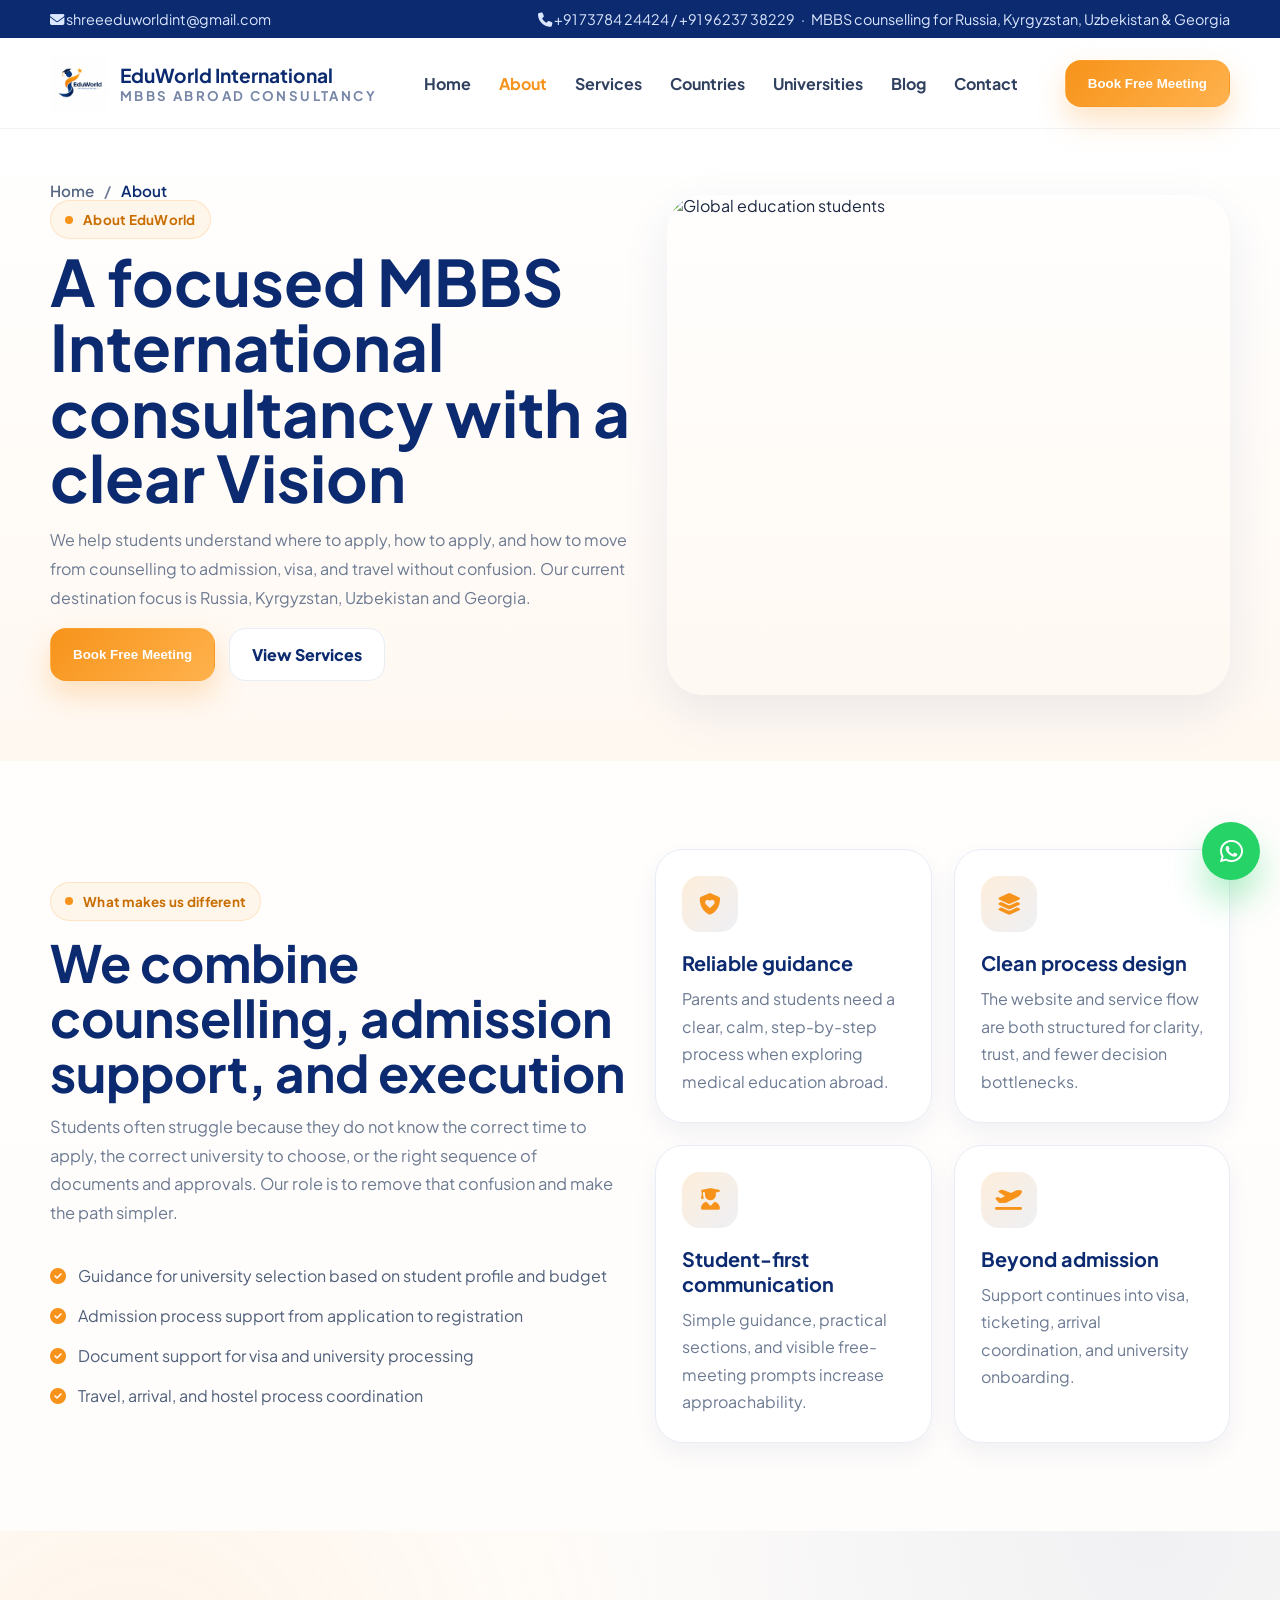
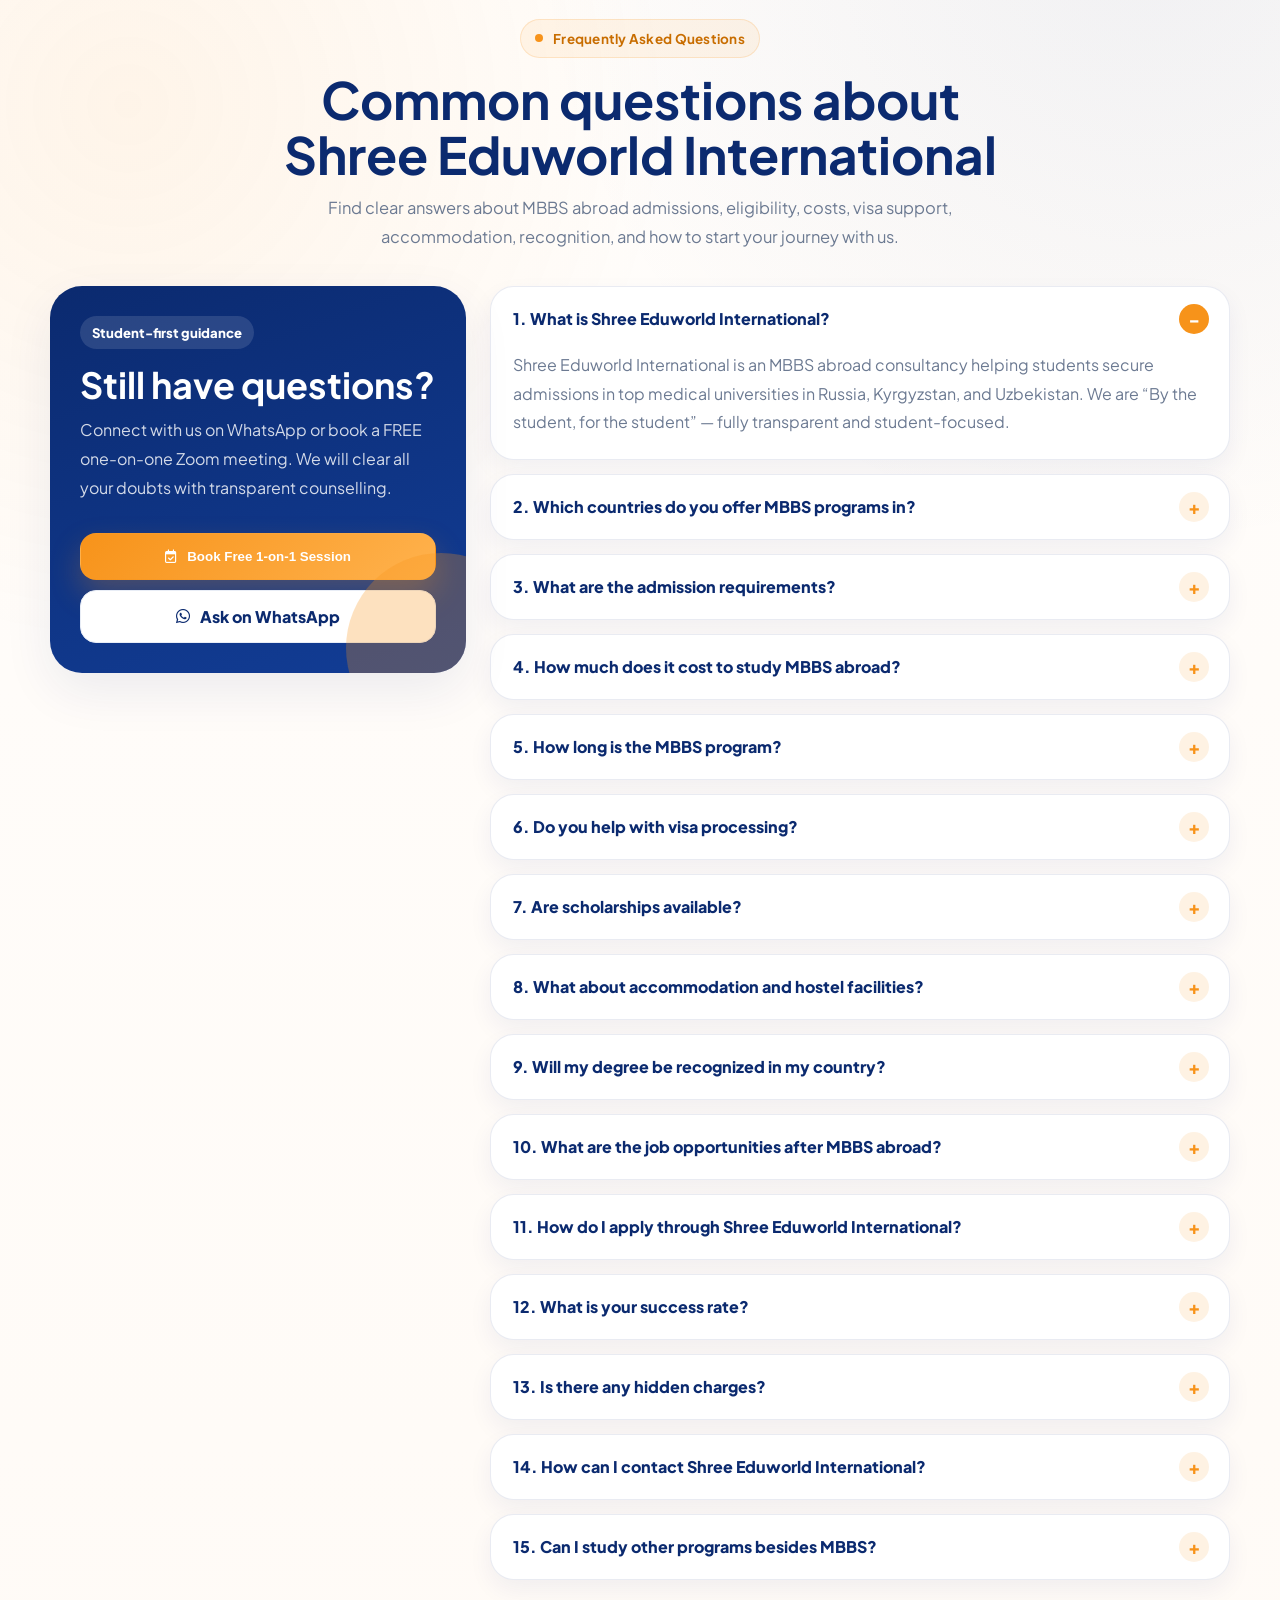
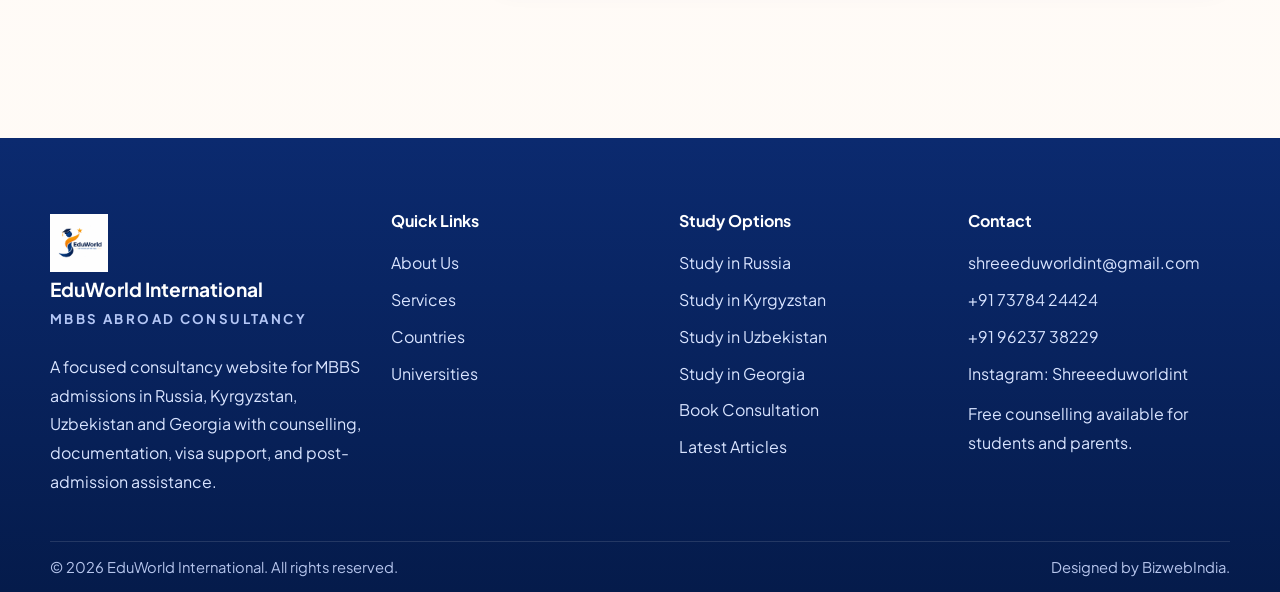
==== about.html @ 3a540f16 "hi" ====
<!DOCTYPE html><html lang="en"><head><meta charset="UTF-8"><meta name="viewport" content="width=device-width, initial-scale=1.0"><title>About | EduWorld International</title><meta name="description" content="EduWorld International helps students explore MBBS in Russia, Kyrgyzstan, Uzbekistan and Georgia with counselling, admission support, visa guidance, and free consultation meetings."><link rel="preconnect" href="https://fonts.googleapis.com"><link rel="preconnect" href="https://fonts.gstatic.com" crossorigin><link href="https://fonts.googleapis.com/css2?family=Plus+Jakarta+Sans:wght@400;500;600;700;800&display=swap" rel="stylesheet"><link rel="stylesheet" href="https://cdnjs.cloudflare.com/ajax/libs/font-awesome/6.5.2/css/all.min.css"><link rel="stylesheet" href="styles.css"></head><body><div class="topbar"><div class="container inner"><span><i class="fa-solid fa-envelope"></i> shreeeduworldint@gmail.com</span><span><i class="fa-solid fa-phone"></i> +91 73784 24424 / +91 96237 38229 &nbsp; · &nbsp; MBBS counselling for Russia, Kyrgyzstan, Uzbekistan & Georgia</span></div></div>
<header class="header"><div class="container navbar"><a class="logo" href="index.html"><img src="assets/logo.png" alt="EduWorld International logo"><div class="logo-text"><strong>EduWorld International</strong><span>MBBS Abroad Consultancy</span></div></a><nav class="nav-links"><a href="index.html" class="">Home</a><a href="about.html" class="active">About</a><a href="services.html" class="">Services</a><a href="countries.html" class="">Countries</a><a href="universities.html" class="">Universities</a><a href="blog.html" class="">Blog</a><a href="contact.html" class="">Contact</a></nav><div class="nav-actions"><button class="btn btn-primary" data-open-meeting>Book Free Meeting</button><button class="menu-btn" aria-label="Open menu"><i class="fa-solid fa-bars"></i></button></div></div></header><section class="page-hero"><div class="container page-hero-grid"><div><div class="breadcrumb"><a href="index.html">Home</a><span>/</span><span class="current">About</span></div><span class="eyebrow">About EduWorld</span><h1 style="font-size:4rem;">A focused MBBS International consultancy with a clear Vision</h1><p>We help students understand where to apply, how to apply, and how to move from counselling to admission, visa, and travel without confusion. Our current destination focus is Russia, Kyrgyzstan, Uzbekistan and Georgia.</p><div class="hero-actions"><button class="btn btn-primary" data-open-meeting>Book Free Meeting</button><a class="btn btn-outline" href="services.html">View Services</a></div></div><div class="page-hero-image"><img src="https://images.unsplash.com/photo-1503676260728-1c00da094a0b?auto=format&fit=crop&w=1200&q=80" alt="Global education students"></div></div></section>
<section class="section"><div class="container split"><div><div class="section-head left"><span class="eyebrow">What makes us different</span><h2>We combine counselling, admission support, and execution</h2><p>Students often struggle because they do not know the correct time to apply, the correct university to choose, or the right sequence of documents and approvals. Our role is to remove that confusion and make the path simpler.</p></div><ul class="check-list"><li><i class="fa-solid fa-circle-check"></i><span>Guidance for university selection based on student profile and budget</span></li><li><i class="fa-solid fa-circle-check"></i><span>Admission process support from application to registration</span></li><li><i class="fa-solid fa-circle-check"></i><span>Document support for visa and university processing</span></li><li><i class="fa-solid fa-circle-check"></i><span>Travel, arrival, and hostel process coordination</span></li></ul></div><div class="grid grid-2"><div class="feature-card"><div class="icon"><i class="fa-solid fa-shield-heart"></i></div><h3>Reliable guidance</h3><p>Parents and students need a clear, calm, step-by-step process when exploring medical education abroad.</p></div><div class="feature-card"><div class="icon"><i class="fa-solid fa-layer-group"></i></div><h3>Clean process design</h3><p>The website and service flow are both structured for clarity, trust, and fewer decision bottlenecks.</p></div><div class="feature-card"><div class="icon"><i class="fa-solid fa-user-graduate"></i></div><h3>Student-first communication</h3><p>Simple guidance, practical sections, and visible free-meeting prompts increase approachability.</p></div><div class="feature-card"><div class="icon"><i class="fa-solid fa-plane-departure"></i></div><h3>Beyond admission</h3><p>Support continues into visa, ticketing, arrival coordination, and university onboarding.</p></div></div></div></section><section class="section faq-section" id="about-faq"><div class="container"><div class="section-head"><span class="eyebrow">Frequently Asked Questions</span><h2>Common questions about Shree Eduworld International</h2><p>Find clear answers about MBBS abroad admissions, eligibility, costs, visa support, accommodation, recognition, and how to start your journey with us.</p></div><div class="about-faq-layout"><div class="faq-intro-card"><span class="faq-label">Student-first guidance</span><h3>Still have questions?</h3><p>Connect with us on WhatsApp or book a FREE one-on-one Zoom meeting. We will clear all your doubts with transparent counselling.</p><button class="btn btn-primary" data-open-meeting><i class="fa-regular fa-calendar-check"></i> Book Free 1-on-1 Session</button><a class="btn btn-outline" href="https://wa.me/917378424424?text=Hi%20Shree%20Eduworld%20International%2C%20I%20have%20questions%20about%20MBBS%20abroad." target="_blank" rel="noopener"><i class="fa-brands fa-whatsapp"></i> Ask on WhatsApp</a></div><div class="faq-accordion"><details class="faq-detail" open><summary>1. What is Shree Eduworld International?</summary><div><p>Shree Eduworld International is an MBBS abroad consultancy helping students secure admissions in top medical universities in Russia, Kyrgyzstan, and Uzbekistan. We are “By the student, for the student” — fully transparent and student-focused.</p></div></details><details class="faq-detail"><summary>2. Which countries do you offer MBBS programs in?</summary><div><p>We provide MBBS admissions in Russia, Kyrgyzstan, and Uzbekistan.</p></div></details><details class="faq-detail"><summary>3. What are the admission requirements?</summary><div><ul><li>Minimum 50% in PCB: Physics, Chemistry, Biology</li><li>NEET qualification is mandatory for Indian students</li><li>Valid passport</li></ul></div></details><details class="faq-detail"><summary>4. How much does it cost to study MBBS abroad?</summary><div><p>The cost varies depending on the country and university. It generally includes tuition fees, hostel/accommodation, food, and living expenses. We maintain complete transparency with no hidden charges.</p></div></details><details class="faq-detail"><summary>5. How long is the MBBS program?</summary><div><p>The duration depends on the country. Kyrgyzstan generally follows 4.5 years academic plus 1 year internship, while Russia has 6 years MBBS including internship. Overall, MBBS duration is usually 5 to 6 years depending on the country.</p></div></details><details class="faq-detail"><summary>6. Do you help with visa processing?</summary><div><p>Yes, we provide complete visa assistance including documentation, application process support, and interview guidance.</p></div></details><details class="faq-detail"><summary>7. Are scholarships available?</summary><div><p>Some universities offer merit-based scholarships. We guide students based on eligibility and available options.</p></div></details><details class="faq-detail"><summary>8. What about accommodation and hostel facilities?</summary><div><ul><li>Fully furnished hostels</li><li>Indian food availability in most universities</li><li>Safe and secure environment</li></ul></div></details><details class="faq-detail"><summary>9. Will my degree be recognized in my country?</summary><div><p>Yes, the universities we recommend are recognized by WHO, NMC India, and other global medical bodies. Students must clear required licensing exams like FMGE/NEXT as applicable.</p></div></details><details class="faq-detail"><summary>10. What are the job opportunities after MBBS abroad?</summary><div><p>After completing MBBS, students can practice in their home country after clearing the required licensing exam, pursue PG abroad, or work internationally after clearing respective exams.</p></div></details><details class="faq-detail"><summary>11. How do I apply through Shree Eduworld International?</summary><div><ol><li>Contact us on WhatsApp</li><li>Attend a free counselling session</li><li>Choose your university</li><li>Submit documents</li><li>Start your admission process</li></ol></div></details><details class="faq-detail"><summary>12. What is your success rate?</summary><div><p>We have a high success rate with successful student placements every year through proper guidance and transparency.</p></div></details><details class="faq-detail"><summary>13. Is there any hidden charges?</summary><div><p>No. We follow a 100% transparent policy with no hidden fees.</p></div></details><details class="faq-detail"><summary>14. How can I contact Shree Eduworld International?</summary><div><p>You can connect via WhatsApp, book a FREE 1-on-1 Zoom session, or tap the contact icons provided on the website.</p></div></details><details class="faq-detail"><summary>15. Can I study other programs besides MBBS?</summary><div><p>Yes, we also guide students for other international programs based on their interests and eligibility.</p></div></details></div></div></div></section><footer class="footer"><div class="container footer-grid"><div class="brand"><a class="logo" href="index.html"><img src="assets/logo.png" alt="EduWorld International logo"><div class="logo-text"><strong style="color:#fff">EduWorld International</strong><span style="color:#b4c7f6">MBBS Abroad Consultancy</span></div></a><p style="margin-top:18px">A focused consultancy website for MBBS admissions in Russia, Kyrgyzstan, Uzbekistan and Georgia with counselling, documentation, visa support, and post-admission assistance.</p></div><div><h4>Quick Links</h4><a href="about.html">About Us</a><a href="services.html">Services</a><a href="countries.html">Countries</a><a href="universities.html">Universities</a></div><div><h4>Study Options</h4><a href="study-in-russia.html">Study in Russia</a><a href="study-in-kyrgyzstan.html">Study in Kyrgyzstan</a><a href="study-in-uzbekistan.html">Study in Uzbekistan</a><a href="study-in-georgia.html">Study in Georgia</a><a href="contact.html">Book Consultation</a><a href="blog.html">Latest Articles</a></div><div><h4>Contact</h4><a href="mailto:shreeeduworldint@gmail.com">shreeeduworldint@gmail.com</a><a href="tel:+917378424424">+91 73784 24424</a><a href="tel:+919623738229">+91 96237 38229</a><a href="https://instagram.com/Shreeeduworldint" target="_blank">Instagram: Shreeeduworldint</a><p style="margin:8px 0 0">Free counselling available for students and parents.</p></div></div><div class="container subfooter"><span>© 2026 EduWorld International. All rights reserved.</span><span>Designed by BizwebIndia.</span></div></footer><a class="whatsapp" href="https://wa.me/917378424424?text=Hi%20EduWorld%20International%2C%20I%20want%20free%20MBBS%20counselling." target="_blank" rel="noopener" aria-label="WhatsApp"><i class="fa-brands fa-whatsapp"></i></a>
<div class="modal-backdrop" id="meetingModal"><div class="modal"><button class="modal-close" aria-label="Close"><i class="fa-solid fa-xmark"></i></button><div class="modal-side"><div><span class="eyebrow" style="background:rgba(255,255,255,.12);border-color:rgba(255,255,255,.14);color:#fff">Free consultation</span><h3>Book your free MBBS counselling meeting</h3><p>Speak with our team for university selection, eligibility review, documentation planning, and visa guidance for Russia, Kyrgyzstan, Uzbekistan or Georgia.</p></div><div class="card" style="background:rgba(255,255,255,.08);border-color:rgba(255,255,255,.08);color:#fff;box-shadow:none"><strong>Popup reminder</strong><p style="margin:8px 0 0;color:rgba(255,255,255,.82)">This enquiry popup is configured to reappear every 3 minutes.</p></div></div><div class="contact-card" style="box-shadow:none"><h3 style="margin:0 0 12px;color:var(--navy)">Schedule a callback</h3><p style="margin:0 0 18px;color:var(--muted)">Fill in your details and our team will contact you.</p><form id="meetingForm" class="form-grid"><input class="control" name="name" placeholder="Student name" required><input class="control" name="phone" placeholder="Phone number" required><input class="control full" name="email" placeholder="Email address"><select class="control" name="country"><option>Interested country</option><option>Russia</option><option>Kyrgyzstan</option><option>Uzbekistan</option><option>Georgia</option></select><input class="control" name="date" type="date" aria-label="Preferred meeting date"><input class="control" name="time" type="time" aria-label="Preferred meeting time"><textarea class="control full" name="message" rows="5" placeholder="Tell us your class, NEET status, preferred budget and questions"></textarea><div class="booking-options full"><button class="btn btn-primary" type="submit"><i class="fa-brands fa-whatsapp"></i> Send on WhatsApp</button><a class="btn btn-outline" id="calendlyBtn" href="#" target="_blank" rel="noopener"><i class="fa-regular fa-calendar"></i> Open Calendar Booking</a></div><p class="form-note full">Free setup: WhatsApp works immediately. Formspree, Google Sheets and Calendar link are configured in <code>script.js</code>.</p></form></div></div></div><div class="notice" id="notice">Thanks. Your meeting request has been captured.</div><script src="script.js"></script></body></html>
---- styles.css ----
:root{
  --bg:#fffaf5;
  --surface:#ffffff;
  --surface-2:#fff3e6;
  --navy:#0b2a6f;
  --navy-2:#123d96;
  --orange:#f7931a;
  --orange-2:#ffb24d;
  --text:#1b2740;
  --muted:#6c7a92;
  --line:#e8edf6;
  --shadow:0 18px 50px rgba(11,42,111,.08);
  --shadow-soft:0 10px 25px rgba(11,42,111,.06);
  --radius:24px;
  --radius-lg:36px;
  --container:min(1180px, calc(100% - 32px));
}
*{box-sizing:border-box}
html{scroll-behavior:smooth}
body{margin:0;font-family:'Plus Jakarta Sans',system-ui,-apple-system,sans-serif;color:var(--text);background:linear-gradient(180deg,#fff 0%,#fffaf5 100%)}
a{text-decoration:none;color:inherit} img{max-width:100%;display:block}
.container{width:var(--container);margin:auto}
.section{padding:88px 0}
.section.compact{padding:64px 0}
.eyebrow{display:inline-flex;align-items:center;gap:10px;padding:10px 14px;border:1px solid rgba(247,147,26,.18);background:rgba(247,147,26,.08);border-radius:999px;color:#c86d00;font-weight:700;font-size:.84rem;letter-spacing:.02em}
.eyebrow::before{content:'';width:8px;height:8px;border-radius:50%;background:var(--orange)}
.section-head{max-width:760px;margin:0 auto 34px;text-align:center}.section-head.left{text-align:left;margin-left:0}
.section-head h2{font-size:clamp(2rem,4vw,3.3rem);line-height:1.08;color:var(--navy);margin:14px 0 12px}.section-head p{margin:0;color:var(--muted);font-size:1.03rem;line-height:1.75}
.grid{display:grid;gap:22px}.grid-2{grid-template-columns:repeat(2,minmax(0,1fr))}.grid-3{grid-template-columns:repeat(3,minmax(0,1fr))}.grid-4{grid-template-columns:repeat(4,minmax(0,1fr))}
.btn{display:inline-flex;align-items:center;justify-content:center;gap:10px;padding:15px 22px;border-radius:16px;font-weight:800;border:1px solid transparent;transition:.2s transform,.2s box-shadow,.2s background;cursor:pointer}
.btn:hover{transform:translateY(-2px)}
.btn-primary{background:linear-gradient(135deg,var(--orange),var(--orange-2));color:#fff;box-shadow:0 14px 30px rgba(247,147,26,.26)}
.btn-primary:hover{box-shadow:0 18px 34px rgba(247,147,26,.34)}
.btn-outline{background:#fff;color:var(--navy);border-color:var(--line)}
.btn-dark{background:var(--navy);color:#fff}
.tag{display:inline-flex;align-items:center;padding:8px 12px;border-radius:999px;background:#f4f7fc;color:var(--navy);font-weight:700;font-size:.82rem}
.topbar{background:var(--navy);color:#dbe7ff;font-size:.9rem}.topbar .inner{display:flex;justify-content:space-between;gap:14px;flex-wrap:wrap;padding:10px 0}
.header{position:sticky;top:0;z-index:50;background:rgba(255,255,255,.92);backdrop-filter:blur(10px);border-bottom:1px solid rgba(11,42,111,.06)}
.navbar{display:flex;align-items:center;justify-content:space-between;gap:18px;padding:16px 0;position:relative}
.logo{display:flex;align-items:center;gap:12px;min-width:0}.logo img{width:58px;height:auto}.logo-text{min-width:0}.logo-text strong{display:block;font-size:1.2rem;color:var(--navy);white-space:nowrap}.logo-text span{display:block;color:#7887a7;font-weight:700;letter-spacing:.18em;font-size:.83rem;text-transform:uppercase;white-space:nowrap}
.nav-links{display:flex;align-items:center;gap:28px}.nav-links a{font-weight:700;color:#30405f}.nav-links a.active,.nav-links a:hover{color:var(--orange)}
.nav-actions{display:flex;align-items:center;gap:12px}.menu-btn{display:none;border:1px solid var(--line);background:#fff;width:48px;height:48px;border-radius:14px;color:var(--navy);font-size:1.15rem}
.hero{padding:56px 0 34px;overflow:hidden}
.hero-grid{display:grid;grid-template-columns:minmax(0,1.08fr) minmax(0,.92fr);gap:42px;align-items:center}
.hero-copy h1{font-size:clamp(3rem,4.5vw,3.8rem);line-height:.98;letter-spacing:-.045em;color:var(--navy);margin:18px 0 18px;max-width:720px}
.hero-copy h1 .accent{color:var(--orange)}
.hero-copy p{max-width:650px;color:#55647e;font-size:1.06rem;line-height:1.85;margin:0 0 28px}
.hero-actions{display:flex;gap:14px;flex-wrap:wrap;margin-bottom:28px}
.hero-stats{display:grid;grid-template-columns:repeat(3,minmax(0,1fr));gap:14px}
.mini-stat{background:#fff;border:1px solid var(--line);border-radius:22px;padding:18px;box-shadow:var(--shadow-soft)}
.mini-stat strong{display:block;color:var(--navy);font-size:1.5rem}.mini-stat span{color:var(--muted);font-size:.92rem}
.hero-visual{position:relative;min-height:620px}
.hero-panel{position:absolute;inset:0;border-radius:42px;background:radial-gradient(circle at top left, rgba(247,147,26,.12), transparent 40%),linear-gradient(180deg,#ffffff 0%,#fff7ef 100%);border:1px solid rgba(11,42,111,.08);box-shadow:var(--shadow);overflow:hidden}
.hero-image{position:absolute;right:28px;left:120px;bottom:28px;top:120px;border-radius:34px;background:url('https://images.unsplash.com/photo-1523240795612-9a054b0db644?auto=format&fit=crop&w=1200&q=80') center/cover}
.hero-orbit{position:absolute;border-radius:50%;border:1px dashed rgba(11,42,111,.16)}
.hero-orbit.one{width:460px;height:460px;right:-120px;top:-70px}.hero-orbit.two{width:280px;height:280px;left:-70px;bottom:-60px}
.float-card{position:absolute;background:rgba(255,255,255,.9);backdrop-filter:blur(8px);border:1px solid rgba(255,255,255,.8);border-radius:24px;padding:18px 18px 16px;box-shadow:var(--shadow-soft);max-width:220px}
.float-card strong{display:block;color:var(--navy);font-size:1.05rem;margin-bottom:6px}.float-card p{margin:0;color:var(--muted);font-size:.95rem;line-height:1.55}
.float-card.top{top:32px;left:28px}.float-card.right{top:180px;right:18px}.float-card.bottom{left:22px;bottom:22px}
.ribbon{position:absolute;right:50px;top:40px;width:120px;height:120px;border-radius:28px;background:linear-gradient(135deg,var(--orange),#ffc367);display:grid;place-items:center;color:#fff;font-weight:800;text-align:center;box-shadow:0 24px 50px rgba(247,147,26,.3)}
.card,.feature-card,.service-card,.country-card,.uni-card,.blog-card,.step-card,.testimonial,.info-card,.faculty-card{background:#fff;border:1px solid var(--line);border-radius:28px;box-shadow:var(--shadow-soft)}
.card{padding:26px}
.feature-card,.service-card,.uni-card,.blog-card,.step-card,.testimonial,.info-card,.faculty-card{padding:26px}
.feature-card:hover,.service-card:hover,.country-card:hover,.uni-card:hover,.blog-card:hover,.step-card:hover,.faculty-card:hover{transform:translateY(-4px);transition:.2s ease}
.icon{width:56px;height:56px;border-radius:18px;background:linear-gradient(135deg,rgba(247,147,26,.16),rgba(11,42,111,.07));display:grid;place-items:center;color:var(--orange);font-size:1.35rem;margin-bottom:18px}
.feature-card h3,.service-card h3,.uni-card h3,.blog-card h3,.step-card h3,.info-card h3,.faculty-card h3{margin:0 0 10px;color:var(--navy);font-size:1.24rem}.feature-card p,.service-card p,.uni-card p,.blog-card p,.step-card p,.testimonial p,.info-card p,.faculty-card p{margin:0;color:var(--muted);line-height:1.72}
.split{display:grid;grid-template-columns:minmax(0,1fr) minmax(0,1fr);gap:30px;align-items:center}
.visual-block{position:relative;min-height:560px}.visual-block .main{width:100%;height:560px;object-fit:cover;border-radius:36px;box-shadow:var(--shadow)}.visual-block .small{position:absolute;right:-10px;bottom:22px;width:42%;height:220px;object-fit:cover;border-radius:28px;border:8px solid #fff;box-shadow:var(--shadow)}
.bento{display:grid;grid-template-columns:1.15fr .85fr;gap:22px}.bento .stack{display:grid;gap:22px}
.country-card{overflow:hidden;padding:0}.country-card img{width:100%;height:240px;object-fit:cover}.country-card .content{padding:24px}.country-card .meta{display:flex;gap:10px;flex-wrap:wrap;margin:14px 0 0}
.process-grid{display:grid;grid-template-columns:repeat(3,minmax(0,1fr));gap:20px}.step-card{position:relative;padding-top:72px}.step-badge{position:absolute;left:26px;top:22px;width:42px;height:42px;border-radius:14px;background:linear-gradient(135deg,var(--orange),#ffb54f);color:#fff;display:grid;place-items:center;font-weight:800}
.table-wrap{overflow:auto;border-radius:28px;border:1px solid var(--line);box-shadow:var(--shadow-soft);background:#fff}table{width:100%;border-collapse:collapse}th,td{padding:18px 20px;text-align:left;border-bottom:1px solid #edf1f8}th{background:#f8fbff;color:var(--navy);font-size:.95rem}tr:last-child td{border-bottom:none}
.search-filter{display:flex;gap:14px;flex-wrap:wrap;justify-content:center;margin:0 auto 28px;max-width:880px}.field{flex:1 1 260px}.control{width:100%;padding:15px 16px;border:1px solid var(--line);border-radius:16px;background:#fff;font:inherit;color:var(--text)}
.logo-row{display:grid;grid-template-columns:repeat(5,minmax(0,1fr));gap:16px}.logo-pill{padding:20px;border-radius:20px;background:#fff;border:1px solid var(--line);text-align:center;color:var(--navy);font-weight:800;box-shadow:var(--shadow-soft)}
.testimonial .stars{color:var(--orange);margin-bottom:10px}
.page-hero{padding:52px 0;background:linear-gradient(180deg,#fff, #fff8f1)}.page-hero-grid{display:grid;grid-template-columns:minmax(0,1.02fr) minmax(0,.98fr);gap:30px;align-items:center}.page-hero h1{font-size:clamp(2.6rem,5vw,4.7rem);line-height:1.02;color:var(--navy);margin:10px 0 16px}.page-hero p{color:var(--muted);line-height:1.8}.page-hero-image img{width:100%;height:500px;object-fit:cover;border-radius:36px;box-shadow:var(--shadow)}
.breadcrumb{display:flex;gap:10px;flex-wrap:wrap;color:#6e7c96;font-weight:600;font-size:.95rem}.breadcrumb a{color:#596985}.breadcrumb .current{color:var(--navy)}
.facts-grid{display:grid;grid-template-columns:repeat(4,minmax(0,1fr));gap:18px}.fact{padding:22px;border-radius:24px;background:#fff;border:1px solid var(--line);box-shadow:var(--shadow-soft)}.fact strong{display:block;color:var(--navy);font-size:1.08rem;margin-bottom:6px}.fact span{color:var(--muted);line-height:1.65}
.check-list{display:grid;gap:12px;padding:0;margin:0;list-style:none}.check-list li{display:flex;gap:12px;align-items:flex-start;color:#4f5f7a;line-height:1.75}.check-list i{color:var(--orange);margin-top:6px}
.faq-list{display:grid;gap:14px}.faq-item{border:1px solid var(--line);border-radius:22px;background:#fff;overflow:hidden;box-shadow:var(--shadow-soft)}.faq-q{width:100%;background:#fff;border:none;padding:20px 22px;text-align:left;font:800 1rem inherit;color:var(--navy);display:flex;justify-content:space-between;gap:12px;cursor:pointer}.faq-a{display:none;padding:0 22px 22px;color:var(--muted);line-height:1.75}.faq-item.active .faq-a{display:block}.faq-item.active .plus{transform:rotate(45deg)}.plus{transition:.2s ease}
.contact-grid{display:grid;grid-template-columns:minmax(0,.9fr) minmax(0,1.1fr);gap:24px}.contact-card{padding:28px;border-radius:28px;background:#fff;border:1px solid var(--line);box-shadow:var(--shadow-soft)}.contact-list{display:grid;gap:14px}.contact-item{display:flex;gap:14px;align-items:flex-start}.contact-item i{color:var(--orange);font-size:1.05rem;margin-top:5px}
.form-grid{display:grid;grid-template-columns:repeat(2,minmax(0,1fr));gap:14px}.form-grid .full{grid-column:1/-1}
.footer{background:linear-gradient(180deg,var(--navy),#051b4b);color:#d9e4ff;padding-top:72px;margin-top:70px}.footer-grid{display:grid;grid-template-columns:1.2fr 1fr 1fr 1fr;gap:26px}.footer h4{margin:0 0 14px;color:#fff}.footer p,.footer a{color:#d9e4ff;line-height:1.8}.footer a{display:block;padding:4px 0}.subfooter{margin-top:28px;padding:16px 0;border-top:1px solid rgba(255,255,255,.12);display:flex;justify-content:space-between;gap:12px;flex-wrap:wrap;color:#b6c5ec;font-size:.92rem}
.whatsapp{position:fixed;right:20px;bottom:20px;width:58px;height:58px;border-radius:50%;display:grid;place-items:center;background:#25d366;color:#fff;font-size:1.65rem;box-shadow:0 20px 34px rgba(37,211,102,.35);z-index:60}
.modal-backdrop{position:fixed;inset:0;background:rgba(11,22,54,.55);display:none;align-items:center;justify-content:center;padding:16px;z-index:100}.modal-backdrop.show{display:flex}
.modal{width:min(860px,100%);display:grid;grid-template-columns:minmax(0,.88fr) minmax(0,1.12fr);gap:22px;background:#fff;border-radius:34px;padding:22px;box-shadow:0 35px 80px rgba(11,22,54,.28);position:relative}
.modal-close{position:absolute;right:16px;top:16px;width:42px;height:42px;border:none;border-radius:50%;background:#f3f6fb;color:var(--navy);font-size:1.1rem;cursor:pointer}
.modal-side{border-radius:28px;background:linear-gradient(160deg,var(--navy),var(--navy-2));color:#fff;padding:24px;display:flex;flex-direction:column;justify-content:space-between}.modal-side h3{margin:0 0 10px;font-size:2rem}.modal-side p{color:rgba(255,255,255,.84);line-height:1.8}
.notice{position:fixed;left:18px;bottom:18px;background:var(--navy);color:#fff;padding:14px 18px;border-radius:16px;box-shadow:var(--shadow);z-index:70;display:none}.notice.show{display:block}
@media (max-width:1180px){.hero-grid,.split,.page-hero-grid,.contact-grid,.footer-grid,.modal,.bento{grid-template-columns:1fr}.hero-visual{min-height:460px}.hero-image{left:28px;top:120px}.facts-grid,.logo-row,.grid-4,.process-grid{grid-template-columns:repeat(2,minmax(0,1fr))}.grid-3{grid-template-columns:repeat(2,minmax(0,1fr))}.visual-block{min-height:auto}.visual-block .main{height:440px}.visual-block .small{display:none}}
@media (max-width:860px){.topbar{display:none}.nav-links{display:none}.nav-links.mobile-open{display:flex;position:absolute;left:0;right:0;top:100%;background:#fff;border:1px solid var(--line);padding:18px;border-radius:24px;flex-direction:column;align-items:flex-start;box-shadow:var(--shadow)}.nav-actions .btn{display:none}.menu-btn{display:inline-grid;place-items:center}.hero{padding-top:34px}.hero-grid,.page-hero-grid{gap:26px}.hero-copy h1{font-size:clamp(2.55rem,12vw,4rem)}.hero-stats,.facts-grid,.grid-2,.grid-3,.grid-4,.logo-row,.process-grid,.form-grid{grid-template-columns:1fr}.hero-visual{min-height:380px}.hero-panel{border-radius:28px}.hero-image{left:18px;right:18px;top:120px;bottom:18px;border-radius:24px}.float-card,.ribbon{display:none}.section{padding:72px 0}.page-hero-image img{height:320px}.contact-grid,.modal{grid-template-columns:1fr}.modal-side{order:2}.logo img{width:48px}.logo-text strong{font-size:1rem}.logo-text span{font-size:.72rem;letter-spacing:.11em}.footer-grid{grid-template-columns:1fr}}


.booking-options{display:flex;gap:12px;align-items:center;flex-wrap:wrap}
.booking-options .btn{flex:1;justify-content:center;min-width:210px}
.form-note{font-size:12px;color:var(--muted);line-height:1.7;margin:0}
.form-note code{background:#fff4e6;color:var(--orange-dark);padding:2px 6px;border-radius:6px}
@media (max-width:560px){.booking-options{flex-direction:column}.booking-options .btn{width:100%;min-width:0}.modal{max-height:92vh;overflow:auto}}


/* About page FAQ section */
.faq-section{
  position:relative;
  background:
    radial-gradient(circle at 10% 10%, rgba(247,147,26,.08), transparent 28%),
    radial-gradient(circle at 90% 0%, rgba(11,42,111,.06), transparent 30%);
}
.about-faq-layout{
  display:grid;
  grid-template-columns:minmax(280px,.72fr) minmax(0,1.28fr);
  gap:24px;
  align-items:start;
}
.faq-intro-card{
  position:sticky;
  top:118px;
  padding:30px;
  border-radius:32px;
  background:linear-gradient(160deg,var(--navy),var(--navy-2));
  color:#fff;
  box-shadow:var(--shadow);
  overflow:hidden;
}
.faq-intro-card::after{
  content:"";
  position:absolute;
  width:190px;
  height:190px;
  right:-70px;
  bottom:-70px;
  border-radius:50%;
  background:rgba(247,147,26,.28);
}
.faq-label{
  display:inline-flex;
  padding:8px 12px;
  border-radius:999px;
  background:rgba(255,255,255,.12);
  color:#fff;
  font-weight:800;
  font-size:.82rem;
  margin-bottom:16px;
}
.faq-intro-card h3{
  position:relative;
  margin:0 0 12px;
  font-size:clamp(1.7rem,3vw,2.25rem);
  line-height:1.1;
}
.faq-intro-card p{
  position:relative;
  color:rgba(255,255,255,.82);
  line-height:1.8;
  margin:0 0 20px;
}
.faq-intro-card .btn{
  position:relative;
  width:100%;
  margin-top:10px;
}
.faq-accordion{
  display:grid;
  gap:14px;
}
.faq-detail{
  border:1px solid rgba(11,42,111,.09);
  background:#fff;
  border-radius:24px;
  box-shadow:var(--shadow-soft);
  overflow:hidden;
  transition:.2s ease;
}
.faq-detail:hover{
  transform:translateY(-2px);
  box-shadow:var(--shadow);
}
.faq-detail summary{
  list-style:none;
  cursor:pointer;
  padding:20px 58px 20px 22px;
  color:var(--navy);
  font-weight:800;
  line-height:1.5;
  position:relative;
}
.faq-detail summary::-webkit-details-marker{display:none}
.faq-detail summary::after{
  content:"+";
  position:absolute;
  right:20px;
  top:50%;
  transform:translateY(-50%);
  width:30px;
  height:30px;
  border-radius:50%;
  display:grid;
  place-items:center;
  background:rgba(247,147,26,.12);
  color:var(--orange);
  font-size:1.15rem;
  font-weight:900;
  transition:.2s ease;
}
.faq-detail[open] summary::after{
  content:"−";
  background:var(--orange);
  color:#fff;
}
.faq-detail div{
  padding:0 22px 22px;
  color:var(--muted);
  line-height:1.8;
}
.faq-detail p{margin:0}
.faq-detail ul,.faq-detail ol{
  margin:0;
  padding-left:20px;
}
.faq-detail li{margin:7px 0}
@media (max-width:980px){
  .about-faq-layout{grid-template-columns:1fr}
  .faq-intro-card{position:relative;top:auto}
}
@media (max-width:560px){
  .faq-intro-card{padding:24px;border-radius:26px}
  .faq-detail summary{padding:18px 54px 18px 18px;font-size:.96rem}
  .faq-detail div{padding:0 18px 18px}
}
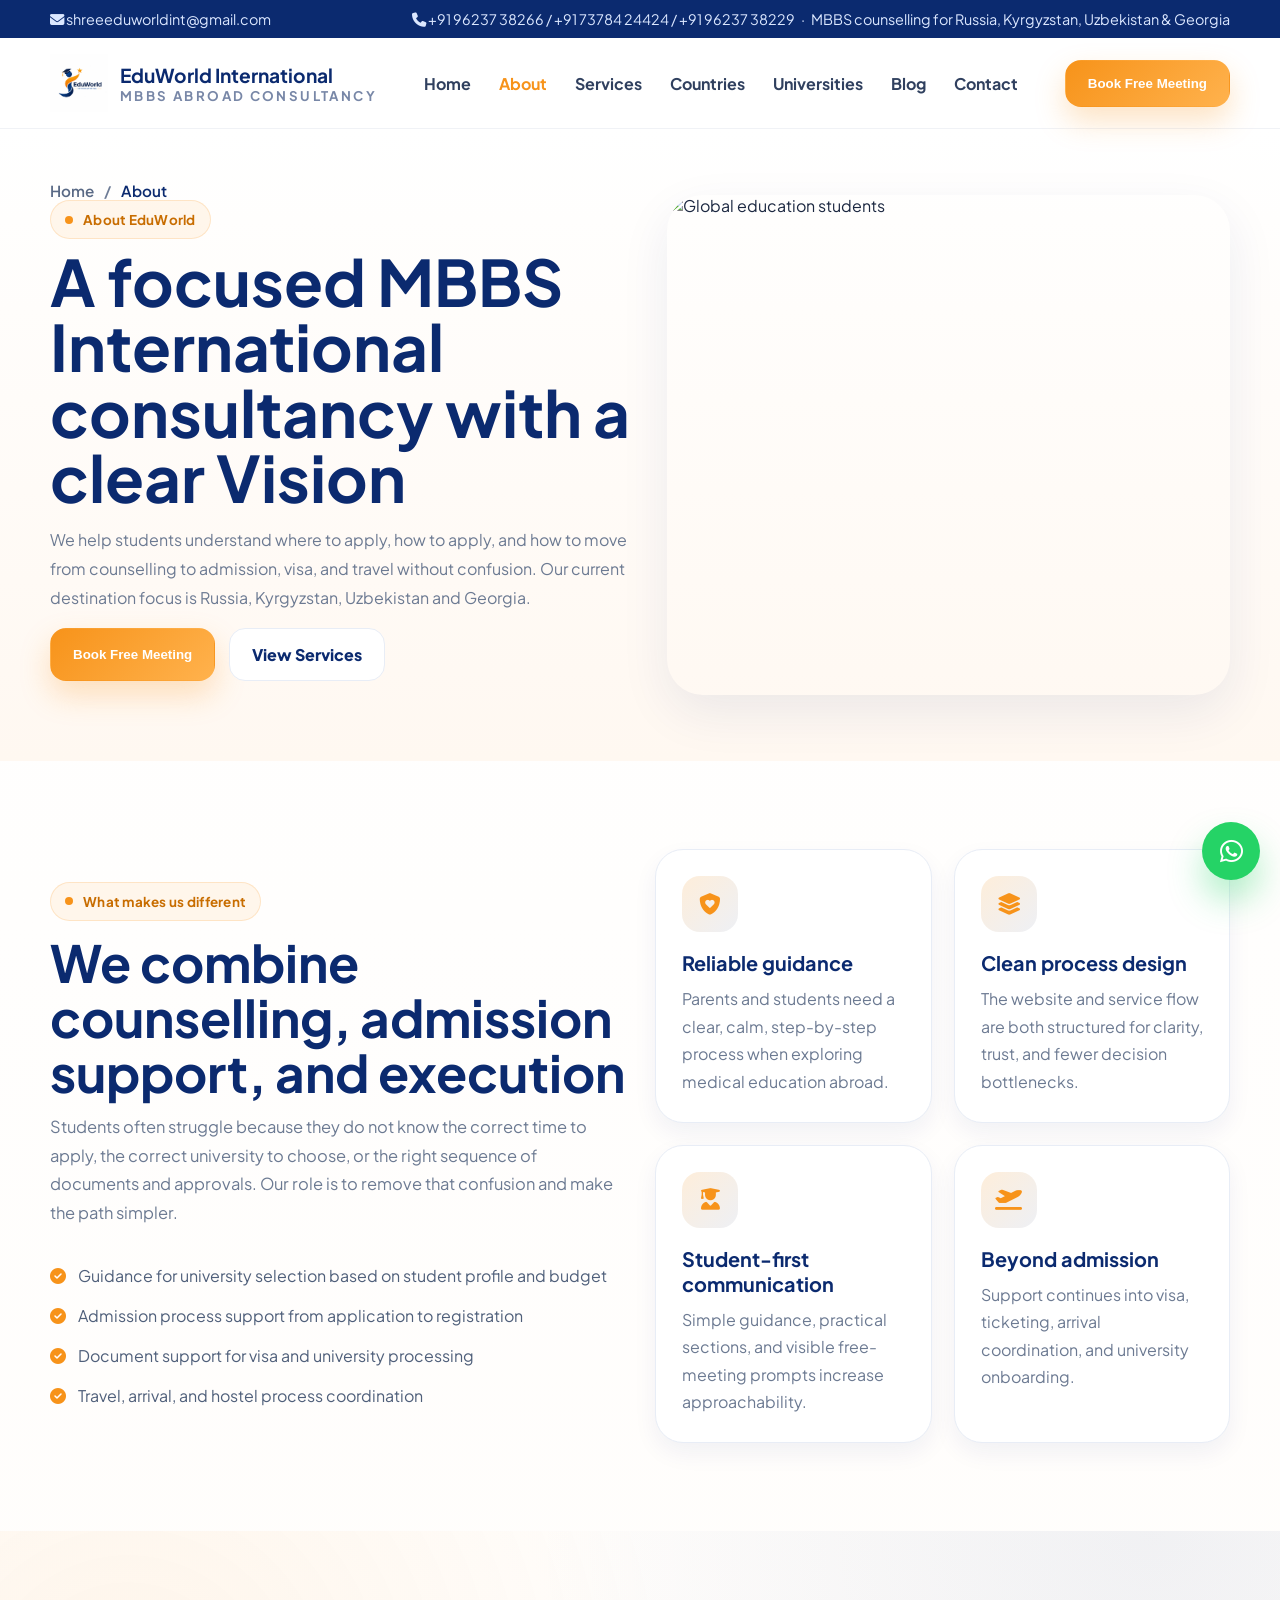
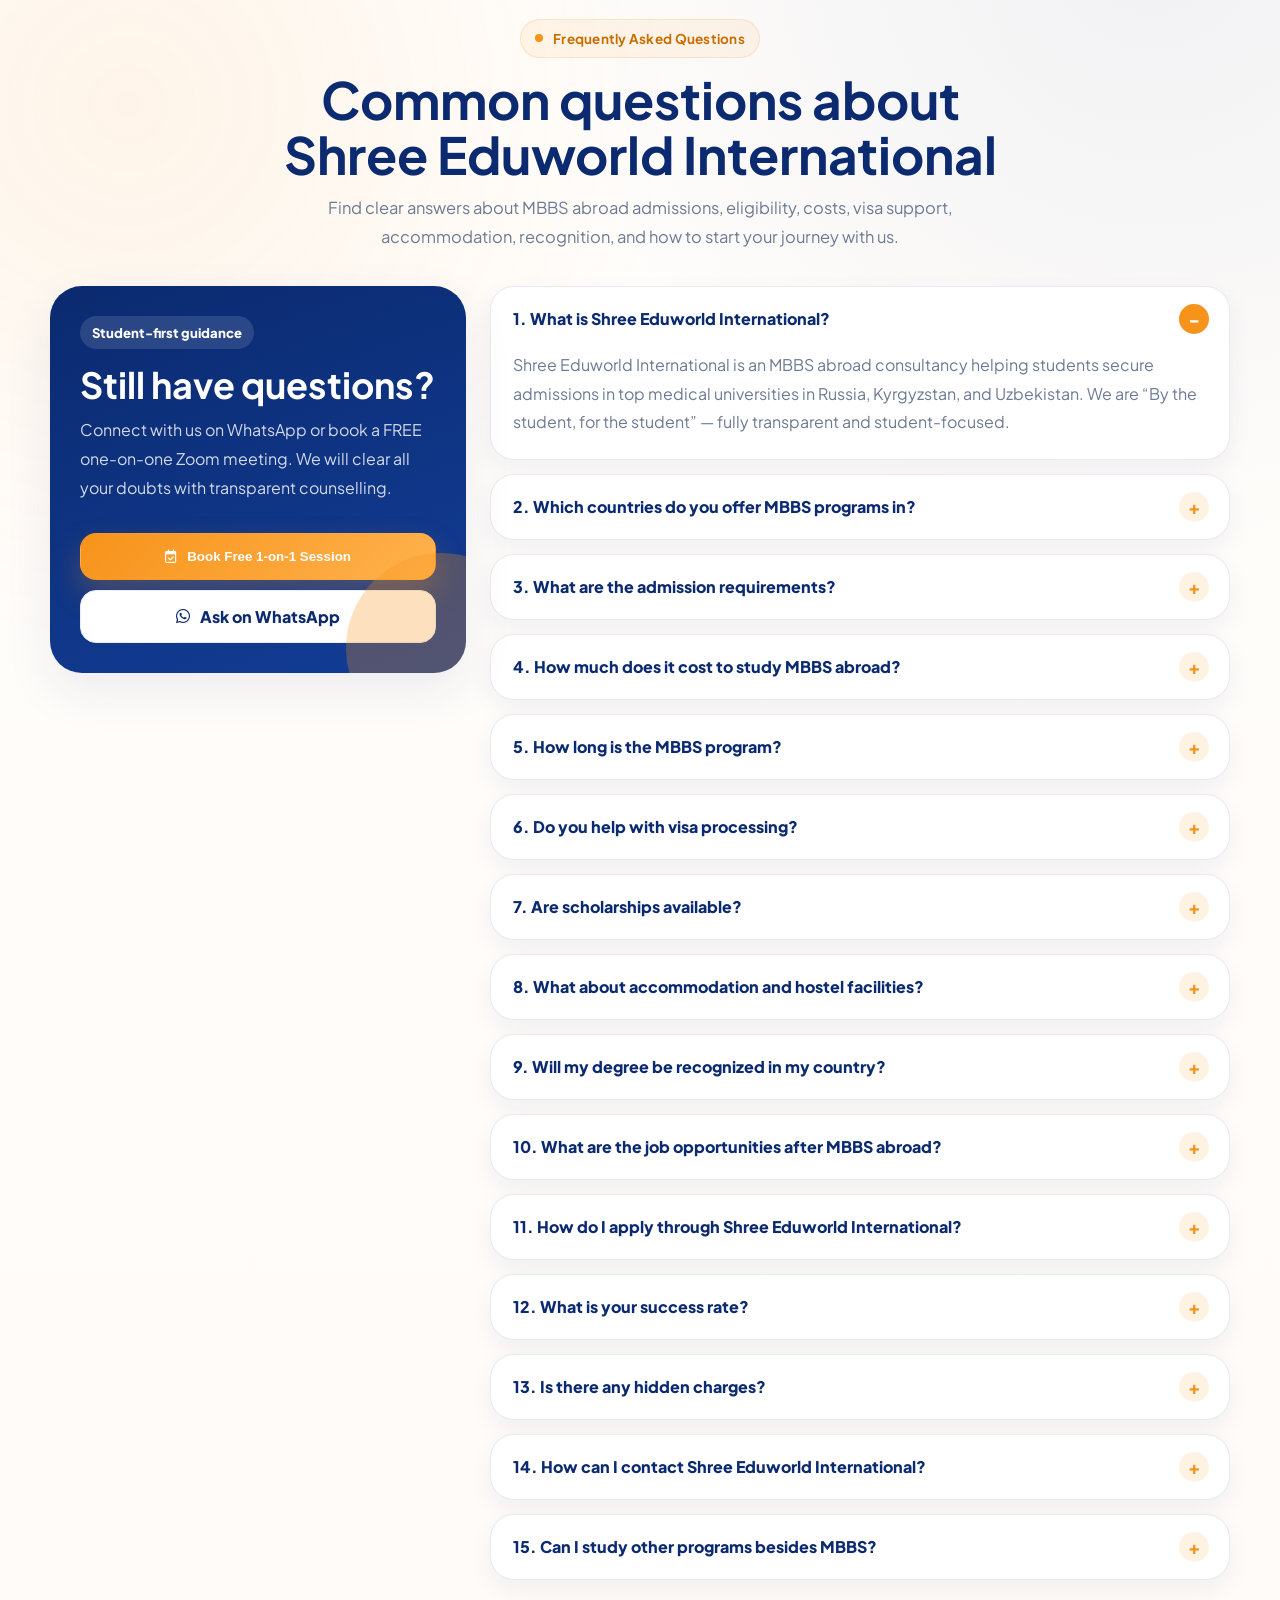
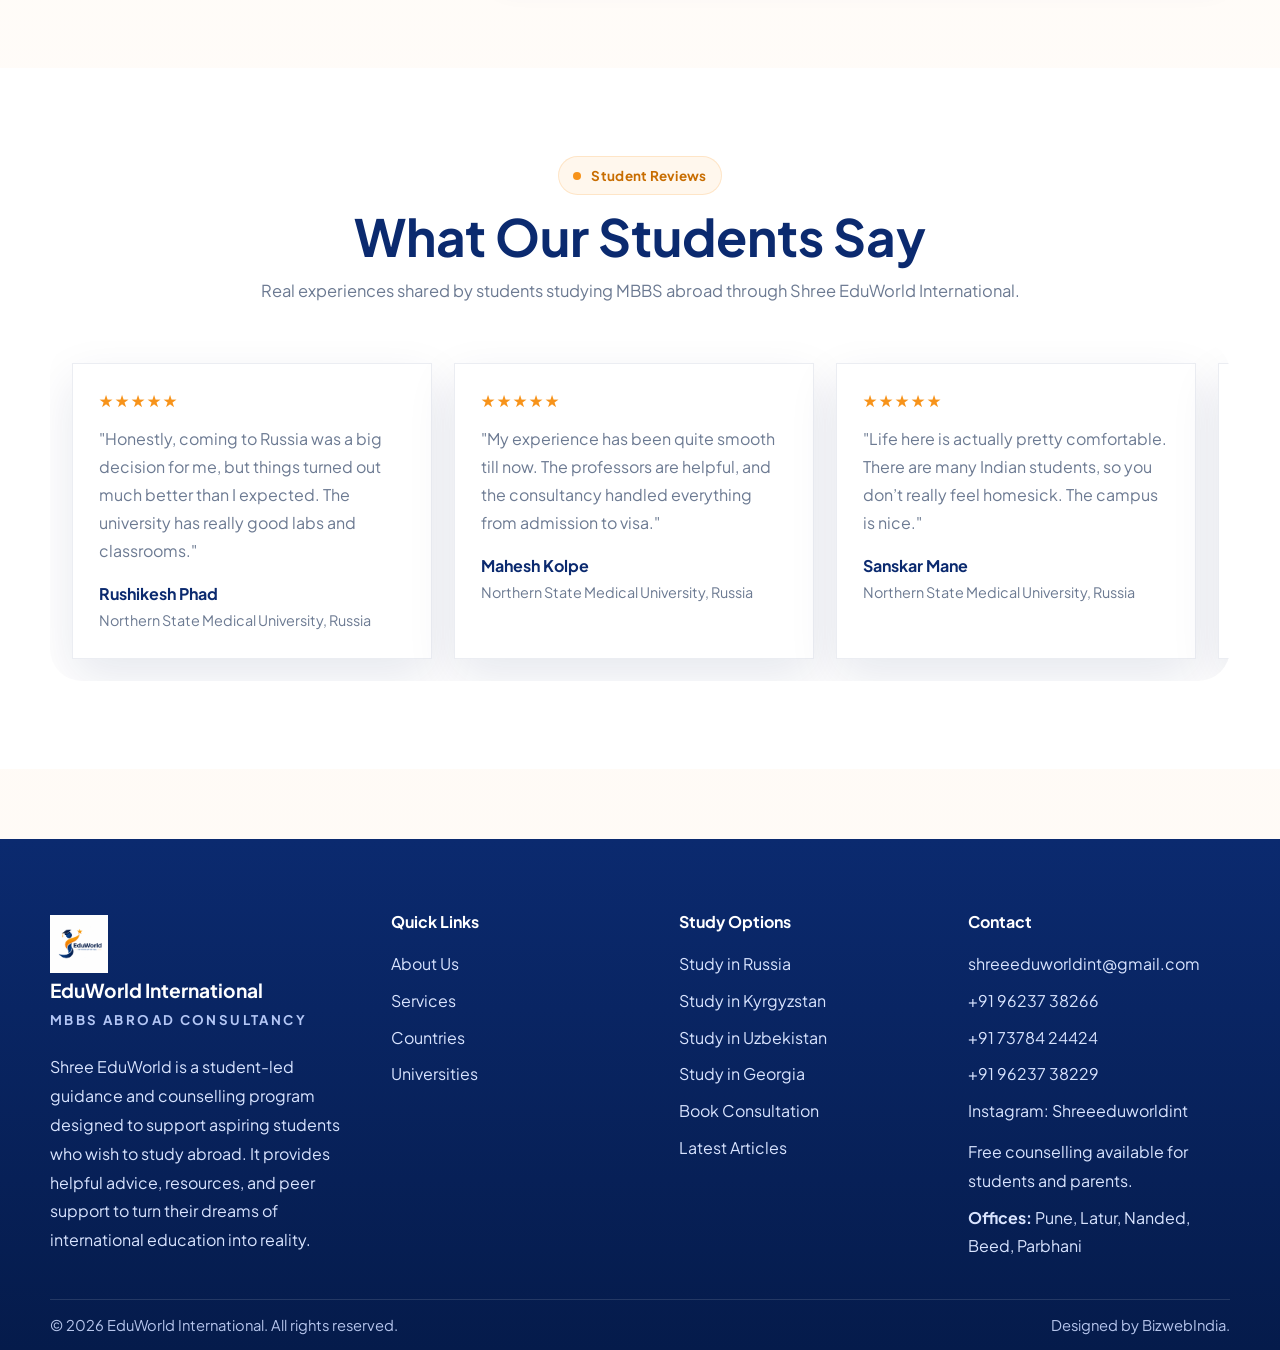
==== commit 54eebe4b: "done" ====
--- a/about.html
+++ b/about.html
@@ -1,4 +1,97 @@
-<!DOCTYPE html><html lang="en"><head><meta charset="UTF-8"><meta name="viewport" content="width=device-width, initial-scale=1.0"><title>About | EduWorld International</title><meta name="description" content="EduWorld International helps students explore MBBS in Russia, Kyrgyzstan, Uzbekistan and Georgia with counselling, admission support, visa guidance, and free consultation meetings."><link rel="preconnect" href="https://fonts.googleapis.com"><link rel="preconnect" href="https://fonts.gstatic.com" crossorigin><link href="https://fonts.googleapis.com/css2?family=Plus+Jakarta+Sans:wght@400;500;600;700;800&display=swap" rel="stylesheet"><link rel="stylesheet" href="https://cdnjs.cloudflare.com/ajax/libs/font-awesome/6.5.2/css/all.min.css"><link rel="stylesheet" href="styles.css"></head><body><div class="topbar"><div class="container inner"><span><i class="fa-solid fa-envelope"></i> shreeeduworldint@gmail.com</span><span><i class="fa-solid fa-phone"></i> +91 73784 24424 / +91 96237 38229 &nbsp; · &nbsp; MBBS counselling for Russia, Kyrgyzstan, Uzbekistan & Georgia</span></div></div>
-<header class="header"><div class="container navbar"><a class="logo" href="index.html"><img src="assets/logo.png" alt="EduWorld International logo"><div class="logo-text"><strong>EduWorld International</strong><span>MBBS Abroad Consultancy</span></div></a><nav class="nav-links"><a href="index.html" class="">Home</a><a href="about.html" class="active">About</a><a href="services.html" class="">Services</a><a href="countries.html" class="">Countries</a><a href="universities.html" class="">Universities</a><a href="blog.html" class="">Blog</a><a href="contact.html" class="">Contact</a></nav><div class="nav-actions"><button class="btn btn-primary" data-open-meeting>Book Free Meeting</button><button class="menu-btn" aria-label="Open menu"><i class="fa-solid fa-bars"></i></button></div></div></header><section class="page-hero"><div class="container page-hero-grid"><div><div class="breadcrumb"><a href="index.html">Home</a><span>/</span><span class="current">About</span></div><span class="eyebrow">About EduWorld</span><h1 style="font-size:4rem;">A focused MBBS International consultancy with a clear Vision</h1><p>We help students understand where to apply, how to apply, and how to move from counselling to admission, visa, and travel without confusion. Our current destination focus is Russia, Kyrgyzstan, Uzbekistan and Georgia.</p><div class="hero-actions"><button class="btn btn-primary" data-open-meeting>Book Free Meeting</button><a class="btn btn-outline" href="services.html">View Services</a></div></div><div class="page-hero-image"><img src="https://images.unsplash.com/photo-1503676260728-1c00da094a0b?auto=format&fit=crop&w=1200&q=80" alt="Global education students"></div></div></section>
-<section class="section"><div class="container split"><div><div class="section-head left"><span class="eyebrow">What makes us different</span><h2>We combine counselling, admission support, and execution</h2><p>Students often struggle because they do not know the correct time to apply, the correct university to choose, or the right sequence of documents and approvals. Our role is to remove that confusion and make the path simpler.</p></div><ul class="check-list"><li><i class="fa-solid fa-circle-check"></i><span>Guidance for university selection based on student profile and budget</span></li><li><i class="fa-solid fa-circle-check"></i><span>Admission process support from application to registration</span></li><li><i class="fa-solid fa-circle-check"></i><span>Document support for visa and university processing</span></li><li><i class="fa-solid fa-circle-check"></i><span>Travel, arrival, and hostel process coordination</span></li></ul></div><div class="grid grid-2"><div class="feature-card"><div class="icon"><i class="fa-solid fa-shield-heart"></i></div><h3>Reliable guidance</h3><p>Parents and students need a clear, calm, step-by-step process when exploring medical education abroad.</p></div><div class="feature-card"><div class="icon"><i class="fa-solid fa-layer-group"></i></div><h3>Clean process design</h3><p>The website and service flow are both structured for clarity, trust, and fewer decision bottlenecks.</p></div><div class="feature-card"><div class="icon"><i class="fa-solid fa-user-graduate"></i></div><h3>Student-first communication</h3><p>Simple guidance, practical sections, and visible free-meeting prompts increase approachability.</p></div><div class="feature-card"><div class="icon"><i class="fa-solid fa-plane-departure"></i></div><h3>Beyond admission</h3><p>Support continues into visa, ticketing, arrival coordination, and university onboarding.</p></div></div></div></section><section class="section faq-section" id="about-faq"><div class="container"><div class="section-head"><span class="eyebrow">Frequently Asked Questions</span><h2>Common questions about Shree Eduworld International</h2><p>Find clear answers about MBBS abroad admissions, eligibility, costs, visa support, accommodation, recognition, and how to start your journey with us.</p></div><div class="about-faq-layout"><div class="faq-intro-card"><span class="faq-label">Student-first guidance</span><h3>Still have questions?</h3><p>Connect with us on WhatsApp or book a FREE one-on-one Zoom meeting. We will clear all your doubts with transparent counselling.</p><button class="btn btn-primary" data-open-meeting><i class="fa-regular fa-calendar-check"></i> Book Free 1-on-1 Session</button><a class="btn btn-outline" href="https://wa.me/917378424424?text=Hi%20Shree%20Eduworld%20International%2C%20I%20have%20questions%20about%20MBBS%20abroad." target="_blank" rel="noopener"><i class="fa-brands fa-whatsapp"></i> Ask on WhatsApp</a></div><div class="faq-accordion"><details class="faq-detail" open><summary>1. What is Shree Eduworld International?</summary><div><p>Shree Eduworld International is an MBBS abroad consultancy helping students secure admissions in top medical universities in Russia, Kyrgyzstan, and Uzbekistan. We are “By the student, for the student” — fully transparent and student-focused.</p></div></details><details class="faq-detail"><summary>2. Which countries do you offer MBBS programs in?</summary><div><p>We provide MBBS admissions in Russia, Kyrgyzstan, and Uzbekistan.</p></div></details><details class="faq-detail"><summary>3. What are the admission requirements?</summary><div><ul><li>Minimum 50% in PCB: Physics, Chemistry, Biology</li><li>NEET qualification is mandatory for Indian students</li><li>Valid passport</li></ul></div></details><details class="faq-detail"><summary>4. How much does it cost to study MBBS abroad?</summary><div><p>The cost varies depending on the country and university. It generally includes tuition fees, hostel/accommodation, food, and living expenses. We maintain complete transparency with no hidden charges.</p></div></details><details class="faq-detail"><summary>5. How long is the MBBS program?</summary><div><p>The duration depends on the country. Kyrgyzstan generally follows 4.5 years academic plus 1 year internship, while Russia has 6 years MBBS including internship. Overall, MBBS duration is usually 5 to 6 years depending on the country.</p></div></details><details class="faq-detail"><summary>6. Do you help with visa processing?</summary><div><p>Yes, we provide complete visa assistance including documentation, application process support, and interview guidance.</p></div></details><details class="faq-detail"><summary>7. Are scholarships available?</summary><div><p>Some universities offer merit-based scholarships. We guide students based on eligibility and available options.</p></div></details><details class="faq-detail"><summary>8. What about accommodation and hostel facilities?</summary><div><ul><li>Fully furnished hostels</li><li>Indian food availability in most universities</li><li>Safe and secure environment</li></ul></div></details><details class="faq-detail"><summary>9. Will my degree be recognized in my country?</summary><div><p>Yes, the universities we recommend are recognized by WHO, NMC India, and other global medical bodies. Students must clear required licensing exams like FMGE/NEXT as applicable.</p></div></details><details class="faq-detail"><summary>10. What are the job opportunities after MBBS abroad?</summary><div><p>After completing MBBS, students can practice in their home country after clearing the required licensing exam, pursue PG abroad, or work internationally after clearing respective exams.</p></div></details><details class="faq-detail"><summary>11. How do I apply through Shree Eduworld International?</summary><div><ol><li>Contact us on WhatsApp</li><li>Attend a free counselling session</li><li>Choose your university</li><li>Submit documents</li><li>Start your admission process</li></ol></div></details><details class="faq-detail"><summary>12. What is your success rate?</summary><div><p>We have a high success rate with successful student placements every year through proper guidance and transparency.</p></div></details><details class="faq-detail"><summary>13. Is there any hidden charges?</summary><div><p>No. We follow a 100% transparent policy with no hidden fees.</p></div></details><details class="faq-detail"><summary>14. How can I contact Shree Eduworld International?</summary><div><p>You can connect via WhatsApp, book a FREE 1-on-1 Zoom session, or tap the contact icons provided on the website.</p></div></details><details class="faq-detail"><summary>15. Can I study other programs besides MBBS?</summary><div><p>Yes, we also guide students for other international programs based on their interests and eligibility.</p></div></details></div></div></div></section><footer class="footer"><div class="container footer-grid"><div class="brand"><a class="logo" href="index.html"><img src="assets/logo.png" alt="EduWorld International logo"><div class="logo-text"><strong style="color:#fff">EduWorld International</strong><span style="color:#b4c7f6">MBBS Abroad Consultancy</span></div></a><p style="margin-top:18px">A focused consultancy website for MBBS admissions in Russia, Kyrgyzstan, Uzbekistan and Georgia with counselling, documentation, visa support, and post-admission assistance.</p></div><div><h4>Quick Links</h4><a href="about.html">About Us</a><a href="services.html">Services</a><a href="countries.html">Countries</a><a href="universities.html">Universities</a></div><div><h4>Study Options</h4><a href="study-in-russia.html">Study in Russia</a><a href="study-in-kyrgyzstan.html">Study in Kyrgyzstan</a><a href="study-in-uzbekistan.html">Study in Uzbekistan</a><a href="study-in-georgia.html">Study in Georgia</a><a href="contact.html">Book Consultation</a><a href="blog.html">Latest Articles</a></div><div><h4>Contact</h4><a href="mailto:shreeeduworldint@gmail.com">shreeeduworldint@gmail.com</a><a href="tel:+917378424424">+91 73784 24424</a><a href="tel:+919623738229">+91 96237 38229</a><a href="https://instagram.com/Shreeeduworldint" target="_blank">Instagram: Shreeeduworldint</a><p style="margin:8px 0 0">Free counselling available for students and parents.</p></div></div><div class="container subfooter"><span>© 2026 EduWorld International. All rights reserved.</span><span>Designed by BizwebIndia.</span></div></footer><a class="whatsapp" href="https://wa.me/917378424424?text=Hi%20EduWorld%20International%2C%20I%20want%20free%20MBBS%20counselling." target="_blank" rel="noopener" aria-label="WhatsApp"><i class="fa-brands fa-whatsapp"></i></a>
-<div class="modal-backdrop" id="meetingModal"><div class="modal"><button class="modal-close" aria-label="Close"><i class="fa-solid fa-xmark"></i></button><div class="modal-side"><div><span class="eyebrow" style="background:rgba(255,255,255,.12);border-color:rgba(255,255,255,.14);color:#fff">Free consultation</span><h3>Book your free MBBS counselling meeting</h3><p>Speak with our team for university selection, eligibility review, documentation planning, and visa guidance for Russia, Kyrgyzstan, Uzbekistan or Georgia.</p></div><div class="card" style="background:rgba(255,255,255,.08);border-color:rgba(255,255,255,.08);color:#fff;box-shadow:none"><strong>Popup reminder</strong><p style="margin:8px 0 0;color:rgba(255,255,255,.82)">This enquiry popup is configured to reappear every 3 minutes.</p></div></div><div class="contact-card" style="box-shadow:none"><h3 style="margin:0 0 12px;color:var(--navy)">Schedule a callback</h3><p style="margin:0 0 18px;color:var(--muted)">Fill in your details and our team will contact you.</p><form id="meetingForm" class="form-grid"><input class="control" name="name" placeholder="Student name" required><input class="control" name="phone" placeholder="Phone number" required><input class="control full" name="email" placeholder="Email address"><select class="control" name="country"><option>Interested country</option><option>Russia</option><option>Kyrgyzstan</option><option>Uzbekistan</option><option>Georgia</option></select><input class="control" name="date" type="date" aria-label="Preferred meeting date"><input class="control" name="time" type="time" aria-label="Preferred meeting time"><textarea class="control full" name="message" rows="5" placeholder="Tell us your class, NEET status, preferred budget and questions"></textarea><div class="booking-options full"><button class="btn btn-primary" type="submit"><i class="fa-brands fa-whatsapp"></i> Send on WhatsApp</button><a class="btn btn-outline" id="calendlyBtn" href="#" target="_blank" rel="noopener"><i class="fa-regular fa-calendar"></i> Open Calendar Booking</a></div><p class="form-note full">Free setup: WhatsApp works immediately. Formspree, Google Sheets and Calendar link are configured in <code>script.js</code>.</p></form></div></div></div><div class="notice" id="notice">Thanks. Your meeting request has been captured.</div><script src="script.js"></script></body></html>+<!DOCTYPE html><html lang="en"><head><meta charset="UTF-8"><meta name="viewport" content="width=device-width, initial-scale=1.0"><title>About Shree EduWorld International | MBBS Abroad Student Guidance</title><meta name="description" content="Learn about Shree EduWorld International, a student-led MBBS abroad counselling program supporting Indian students with university selection, admission guidance, visa support and free counselling."><meta name="keywords" content="about Shree EduWorld International, MBBS abroad consultancy, student led counselling, MBBS Russia, MBBS Kyrgyzstan, MBBS Uzbekistan, MBBS Georgia"><meta name="robots" content="index, follow"><meta property="og:title" content="About Shree EduWorld International | MBBS Abroad Guidance"><meta property="og:description" content="Student-led guidance and counselling for aspiring students who want to study abroad."><meta property="og:type" content="website"><link rel="canonical" href="about.html"><link rel="preconnect" href="https://fonts.googleapis.com"><link rel="preconnect" href="https://fonts.gstatic.com" crossorigin><link href="https://fonts.googleapis.com/css2?family=Plus+Jakarta+Sans:wght@400;500;600;700;800&display=swap" rel="stylesheet"><link rel="stylesheet" href="https://cdnjs.cloudflare.com/ajax/libs/font-awesome/6.5.2/css/all.min.css"><link rel="stylesheet" href="styles.css">
+
+<style>
+.reviews-slider{overflow:hidden;position:relative;margin-top:36px;}
+.reviews-track{display:flex;gap:22px;width:max-content;animation:reviewSlide 55s linear infinite;}
+.reviews-slider:hover .reviews-track{animation-play-state:paused;}
+.review-card{width:360px;min-height:260px;padding:26px;border-radius:0px;background:#fff;border:1px solid rgba(7,31,87,.08);box-shadow:0 18px 45px rgba(7,31,87,.10);}
+.review-stars{color:#f7931a;margin-bottom:14px;letter-spacing:2px;}
+.review-card p{color:var(--muted);line-height:1.75;margin:0 0 18px;}
+.review-card strong{display:block;color:var(--navy);font-size:1rem;}
+.review-card span{display:block;margin-top:6px;color:var(--muted);font-size:.9rem;line-height:1.5;}
+@keyframes reviewSlide{from{transform:translateX(0);}to{transform:translateX(-50%);}}
+@media(max-width:768px){.review-card{width:300px;min-height:280px;}}
+</style>
+
+<script type="application/ld+json">{"@context":"https://schema.org","@type":"EducationalOrganization","name":"Shree EduWorld International","description":"Student-led MBBS abroad guidance and counselling program for Indian students.","email":"shreeeduworldint@gmail.com","telephone":"+91 96237 38266","areaServed":["Pune","Latur","Nanded","Beed","Parbhani","India"],"sameAs":["https://instagram.com/Shreeeduworldint"]}</script></head><body><div class="topbar"><div class="container inner"><span><i class="fa-solid fa-envelope"></i> shreeeduworldint@gmail.com</span><span><i class="fa-solid fa-phone"></i> +91 96237 38266 / +91 73784 24424 / +91 96237 38229 &nbsp; · &nbsp; MBBS counselling for Russia, Kyrgyzstan, Uzbekistan & Georgia</span></div></div>
+
+<header class="header"><div class="container navbar"><a class="logo" href="index.html"><img src="assets/logo.png" alt="EduWorld International logo"><div class="logo-text"><strong>EduWorld International</strong><span>MBBS Abroad Consultancy</span></div></a><nav class="nav-links"><a href="index.html" class="">Home</a><a href="about.html" class="active">About</a><a href="services.html" class="">Services</a><a href="countries.html" class="">Countries</a><a href="universities.html" class="">Universities</a><a href="blog.html" class="">Blog</a><a href="contact.html" class="">Contact</a></nav><div class="nav-actions"><button class="btn btn-primary" data-open-meeting>Book Free Meeting</button><button class="menu-btn" aria-label="Open menu"><i class="fa-solid fa-bars"></i></button></div></div></header>
+
+<section class="page-hero"><div class="container page-hero-grid"><div><div class="breadcrumb"><a href="index.html">Home</a><span>/</span><span class="current">About</span></div><span class="eyebrow">About EduWorld</span><h1 style="font-size:4rem;">A focused MBBS International consultancy with a clear Vision</h1><p>We help students understand where to apply, how to apply, and how to move from counselling to admission, visa, and travel without confusion. Our current destination focus is Russia, Kyrgyzstan, Uzbekistan and Georgia.</p><div class="hero-actions"><button class="btn btn-primary" data-open-meeting>Book Free Meeting</button><a class="btn btn-outline" href="services.html">View Services</a></div></div><div class="page-hero-image"><img src="https://images.unsplash.com/photo-1503676260728-1c00da094a0b?auto=format&fit=crop&w=1200&q=80" alt="Global education students"></div></div></section>
+
+<section class="section"><div class="container split"><div><div class="section-head left"><span class="eyebrow">What makes us different</span><h2>We combine counselling, admission support, and execution</h2><p>Students often struggle because they do not know the correct time to apply, the correct university to choose, or the right sequence of documents and approvals. Our role is to remove that confusion and make the path simpler.</p></div><ul class="check-list"><li><i class="fa-solid fa-circle-check"></i><span>Guidance for university selection based on student profile and budget</span></li><li><i class="fa-solid fa-circle-check"></i><span>Admission process support from application to registration</span></li><li><i class="fa-solid fa-circle-check"></i><span>Document support for visa and university processing</span></li><li><i class="fa-solid fa-circle-check"></i><span>Travel, arrival, and hostel process coordination</span></li></ul></div><div class="grid grid-2"><div class="feature-card"><div class="icon"><i class="fa-solid fa-shield-heart"></i></div><h3>Reliable guidance</h3><p>Parents and students need a clear, calm, step-by-step process when exploring medical education abroad.</p></div><div class="feature-card"><div class="icon"><i class="fa-solid fa-layer-group"></i></div><h3>Clean process design</h3><p>The website and service flow are both structured for clarity, trust, and fewer decision bottlenecks.</p></div><div class="feature-card"><div class="icon"><i class="fa-solid fa-user-graduate"></i></div><h3>Student-first communication</h3><p>Simple guidance, practical sections, and visible free-meeting prompts increase approachability.</p></div><div class="feature-card"><div class="icon"><i class="fa-solid fa-plane-departure"></i></div><h3>Beyond admission</h3><p>Support continues into visa, ticketing, arrival coordination, and university onboarding.</p></div></div></div></section>
+
+<section class="section faq-section" id="about-faq"><div class="container"><div class="section-head"><span class="eyebrow">Frequently Asked Questions</span><h2>Common questions about Shree Eduworld International</h2><p>Find clear answers about MBBS abroad admissions, eligibility, costs, visa support, accommodation, recognition, and how to start your journey with us.</p></div><div class="about-faq-layout"><div class="faq-intro-card"><span class="faq-label">Student-first guidance</span><h3>Still have questions?</h3><p>Connect with us on WhatsApp or book a FREE one-on-one Zoom meeting. We will clear all your doubts with transparent counselling.</p><button class="btn btn-primary" data-open-meeting><i class="fa-regular fa-calendar-check"></i> Book Free 1-on-1 Session</button><a class="btn btn-outline" href="https://wa.me/919623738266?text=Hi%20Shree%20Eduworld%20International%2C%20I%20have%20questions%20about%20MBBS%20abroad." target="_blank" rel="noopener"><i class="fa-brands fa-whatsapp"></i> Ask on WhatsApp</a></div><div class="faq-accordion"><details class="faq-detail" open><summary>1. What is Shree Eduworld International?</summary><div><p>Shree Eduworld International is an MBBS abroad consultancy helping students secure admissions in top medical universities in Russia, Kyrgyzstan, and Uzbekistan. We are “By the student, for the student” — fully transparent and student-focused.</p></div></details><details class="faq-detail"><summary>2. Which countries do you offer MBBS programs in?</summary><div><p>We provide MBBS admissions in Russia, Kyrgyzstan, and Uzbekistan.</p></div></details><details class="faq-detail"><summary>3. What are the admission requirements?</summary><div><ul><li>Minimum 50% in PCB: Physics, Chemistry, Biology</li><li>NEET qualification is mandatory for Indian students</li><li>Valid passport</li></ul></div></details><details class="faq-detail"><summary>4. How much does it cost to study MBBS abroad?</summary><div><p>The cost varies depending on the country and university. It generally includes tuition fees, hostel/accommodation, food, and living expenses. We maintain complete transparency with no hidden charges.</p></div></details><details class="faq-detail"><summary>5. How long is the MBBS program?</summary><div><p>The duration depends on the country. Kyrgyzstan generally follows 4.5 years academic plus 1 year internship, while Russia has 6 years MBBS including internship. Overall, MBBS duration is usually 5 to 6 years depending on the country.</p></div></details><details class="faq-detail"><summary>6. Do you help with visa processing?</summary><div><p>Yes, we provide complete visa assistance including documentation, application process support, and interview guidance.</p></div></details><details class="faq-detail"><summary>7. Are scholarships available?</summary><div><p>Some universities offer merit-based scholarships. We guide students based on eligibility and available options.</p></div></details><details class="faq-detail"><summary>8. What about accommodation and hostel facilities?</summary><div><ul><li>Fully furnished hostels</li><li>Indian food availability in most universities</li><li>Safe and secure environment</li></ul></div></details><details class="faq-detail"><summary>9. Will my degree be recognized in my country?</summary><div><p>Yes, the universities we recommend are recognized by WHO, NMC India, and other global medical bodies. Students must clear required licensing exams like FMGE/NEXT as applicable.</p></div></details><details class="faq-detail"><summary>10. What are the job opportunities after MBBS abroad?</summary><div><p>After completing MBBS, students can practice in their home country after clearing the required licensing exam, pursue PG abroad, or work internationally after clearing respective exams.</p></div></details><details class="faq-detail"><summary>11. How do I apply through Shree Eduworld International?</summary><div><ol><li>Contact us on WhatsApp</li><li>Attend a free counselling session</li><li>Choose your university</li><li>Submit documents</li><li>Start your admission process</li></ol></div></details><details class="faq-detail"><summary>12. What is your success rate?</summary><div><p>We have a high success rate with successful student placements every year through proper guidance and transparency.</p></div></details><details class="faq-detail"><summary>13. Is there any hidden charges?</summary><div><p>No. We follow a 100% transparent policy with no hidden fees.</p></div></details><details class="faq-detail"><summary>14. How can I contact Shree Eduworld International?</summary><div><p>You can connect via WhatsApp, book a FREE 1-on-1 Zoom session, or tap the contact icons provided on the website.</p></div></details><details class="faq-detail"><summary>15. Can I study other programs besides MBBS?</summary><div><p>Yes, we also guide students for other international programs based on their interests and eligibility.</p></div></details></div></div></div></section>
+
+<section class="section student-reviews" style="background:#fff">
+  <div class="container">
+    <div class="section-head">
+      <span class="eyebrow">Student Reviews</span>
+      <h2>What Our Students Say</h2>
+      <p>Real experiences shared by students studying MBBS abroad through Shree EduWorld International.</p>
+    </div>
+
+    <div class="reviews-slider">
+      <div class="reviews-track">
+        <div class="review-card"><div class="review-stars">★★★★★</div><p>"Honestly, coming to Russia was a big decision for me, but things turned out much better than I expected. The university has really good labs and classrooms."</p><strong>Rushikesh Phad</strong><span>Northern State Medical University, Russia</span></div>
+        <div class="review-card"><div class="review-stars">★★★★★</div><p>"My experience has been quite smooth till now. The professors are helpful, and the consultancy handled everything from admission to visa."</p><strong>Mahesh Kolpe</strong><span>Northern State Medical University, Russia</span></div>
+        <div class="review-card"><div class="review-stars">★★★★★</div><p>"Life here is actually pretty comfortable. There are many Indian students, so you don’t really feel homesick. The campus is nice."</p><strong>Sanskar Mane</strong><span>Northern State Medical University, Russia</span></div>
+        <div class="review-card"><div class="review-stars">★★★★★</div><p>"Studying in Kyrgyzstan has been a good experience so far. The cost of living is affordable, and the consultancy helped me choose based on my budget."</p><strong>Rushikesh Tandle</strong><span>Osh State Medical University, Kyrgyzstan</span></div>
+        <div class="review-card"><div class="review-stars">★★★★★</div><p>"I was nervous before coming here, but things settled down quickly. There are many Indian students around, and overall it’s comfortable."</p><strong>Sanchi Turukmare</strong><span>Jalalabad International Medical University, Kyrgyzstan</span></div>
+        <div class="review-card"><div class="review-stars">★★★★★</div><p>"Uzbekistan is actually a nice place for MBBS. The classes are in English, teachers are supportive, and admission was very smooth."</p><strong>Sai Sudharsanam</strong><span>Asia International University, Uzbekistan</span></div>
+        <div class="review-card"><div class="review-stars">★★★★★</div><p>"The university has really good facilities, especially for practical learning. We get proper hospital exposure, which is very important."</p><strong>Gaurav Munde</strong><span>Tambov State Medical University, Russia</span></div>
+        <div class="review-card"><div class="review-stars">★★★★★</div><p>"Adjusting to a new country was not easy at first, but slowly everything became normal. The university has modern classrooms and helpful faculty."</p><strong>Sandhya Devkate</strong><span>Northwestern State Medical University, Russia</span></div>
+        <div class="review-card"><div class="review-stars">★★★★★</div><p>"It’s been a good learning experience. The environment is safe, facilities are decent, and the consultancy team gave me confidence."</p><strong>Sumit Kanthale</strong><span>Amur State Medical University, Russia</span></div>
+        <div class="review-card"><div class="review-stars">★★★★★</div><p>"I feel comfortable studying here. The environment is friendly, and there are many Indian students. The admission process was smooth."</p><strong>Heena Shaikh</strong><span>ISM Bishkek, Kyrgyzstan</span></div>
+        <div class="review-card"><div class="review-stars">★★★★★</div><p>"Everything has been going well. The university provides good education and practical training. I’m satisfied with my choice."</p><strong>Ranjit Sharma</strong><span>Tver State Medical University, Russia</span></div>
+        <div class="review-card"><div class="review-stars">★★★★★</div><p>"My experience has been positive overall. The infrastructure is good, and studies are going well. The support made settling easier."</p><strong>Sandesh Sarode</strong><span>North Ossetian State Medical University, Russia</span></div>
+
+        <div class="review-card"><div class="review-stars">★★★★★</div><p>"Honestly, coming to Russia was a big decision for me, but things turned out much better than I expected. The university has really good labs and classrooms."</p><strong>Rushikesh Phad</strong><span>Northern State Medical University, Russia</span></div>
+        <div class="review-card"><div class="review-stars">★★★★★</div><p>"My experience has been quite smooth till now. The professors are helpful, and the consultancy handled everything from admission to visa."</p><strong>Mahesh Kolpe</strong><span>Northern State Medical University, Russia</span></div>
+        <div class="review-card"><div class="review-stars">★★★★★</div><p>"Life here is actually pretty comfortable. There are many Indian students, so you don’t really feel homesick. The campus is nice."</p><strong>Sanskar Mane</strong><span>Northern State Medical University, Russia</span></div>
+      </div>
+    </div>
+  </div>
+</section>
+
+<footer class="footer" style="overflow:hidden;padding-left:0;padding-right:0;"><div class="container footer-grid"><div class="brand"><a class="logo" href="index.html"><img src="assets/logo.png" alt="EduWorld International logo"><div class="logo-text"><strong style="color:#fff">EduWorld International</strong><span style="color:#b4c7f6">MBBS Abroad Consultancy</span></div></a><p style="margin-top:18px">Shree EduWorld is a student-led guidance and counselling program designed to support aspiring students who wish to study abroad. It provides helpful advice, resources, and peer support to turn their dreams of international education into reality.</p></div><div><h4>Quick Links</h4><a href="about.html">About Us</a><a href="services.html">Services</a><a href="countries.html">Countries</a><a href="universities.html">Universities</a></div><div><h4>Study Options</h4><a href="study-in-russia.html">Study in Russia</a><a href="study-in-kyrgyzstan.html">Study in Kyrgyzstan</a><a href="study-in-uzbekistan.html">Study in Uzbekistan</a><a href="study-in-georgia.html">Study in Georgia</a><a href="contact.html">Book Consultation</a><a href="blog.html">Latest Articles</a></div><div><h4>Contact</h4><a href="mailto:shreeeduworldint@gmail.com">shreeeduworldint@gmail.com</a><a href="tel:+919623738266">+91 96237 38266</a><a href="tel:+917378424424">+91 73784 24424</a><a href="tel:+919623738229">+91 96237 38229</a><a href="https://instagram.com/Shreeeduworldint" target="_blank">Instagram: Shreeeduworldint</a><p style="margin:8px 0 0">Free counselling available for students and parents.</p><p style="margin:8px 0 0"><strong>Offices:</strong> Pune, Latur, Nanded, Beed, Parbhani</p></div></div><div class="container subfooter"><span>© 2026 EduWorld International. All rights reserved.</span><span>Designed by BizwebIndia.</span></div></footer>
+
+<a class="whatsapp" href="https://wa.me/919623738266?text=Hi%20EduWorld%20International%2C%20I%20want%20free%20MBBS%20counselling." target="_blank" rel="noopener" aria-label="WhatsApp"><i class="fa-brands fa-whatsapp"></i></a>
+
+<div class="modal-backdrop" id="meetingModal">
+  <div class="modal">
+    <button class="modal-close" aria-label="Close"><i class="fa-solid fa-xmark"></i></button>
+    <div class="modal-side">
+      <div>
+        <span class="eyebrow" style="background:rgba(255,255,255,.12);border-color:rgba(255,255,255,.14);color:#fff">Free consultation</span>
+        <h3>Book your free MBBS counselling meeting</h3>
+        <p>Speak with our team for university selection, eligibility review, documentation planning, and visa guidance for Russia, Kyrgyzstan, Uzbekistan or Georgia.</p>
+      </div>
+    </div>
+    <div class="contact-card" style="box-shadow:none">
+      <h3 style="margin:0 0 12px;color:var(--navy)">Schedule a callback</h3>
+      <p style="margin:0 0 18px;color:var(--muted)">Fill in your details and our team will contact you.</p>
+      <form id="meetingForm" class="form-grid">
+        <input class="control" name="name" placeholder="Student name" required>
+        <input class="control" name="phone" placeholder="Phone number" required>
+        <input class="control full" name="email" placeholder="Email address">
+        <select class="control" name="country">
+          <option>Interested country</option>
+          <option>Russia</option>
+          <option>Kyrgyzstan</option>
+          <option>Uzbekistan</option>
+          <option>Georgia</option>
+        </select>
+        <input class="control" name="date" type="date" aria-label="Preferred meeting date">
+        <input class="control" name="time" type="time" aria-label="Preferred meeting time">
+        <textarea class="control full" name="message" rows="5" placeholder="Tell us your class, NEET status, preferred budget and questions"></textarea>
+        <div class="booking-options full">
+          <button class="btn btn-primary" type="submit">
+            <i class="fa-brands fa-whatsapp"></i> Send on WhatsApp
+          </button>
+        </div>
+      </form>
+    </div>
+  </div>
+</div><div class="notice" id="notice">Thanks. Your meeting request has been captured.</div><script src="script.js"></script></body></html>
+
--- a/styles.css
+++ b/styles.css
@@ -227,3 +227,20 @@
   .faq-detail summary{padding:18px 54px 18px 18px;font-size:.96rem}
   .faq-detail div{padding:0 18px 18px}
 }
+
+/* Review cards: make grid/slider gaps match the white review background */
+.reviews-slider,
+.student-reviews .grid,
+.students-review-section .grid,
+.section.student-reviews .grid,
+.section.students-review-section .grid {
+  background:#fff;
+  border-radius:32px;
+  padding:22px;
+}
+
+.review-card {
+  background:#fff;
+  border:1px solid rgba(7,31,87,.08);
+  border-radius:24px;
+}
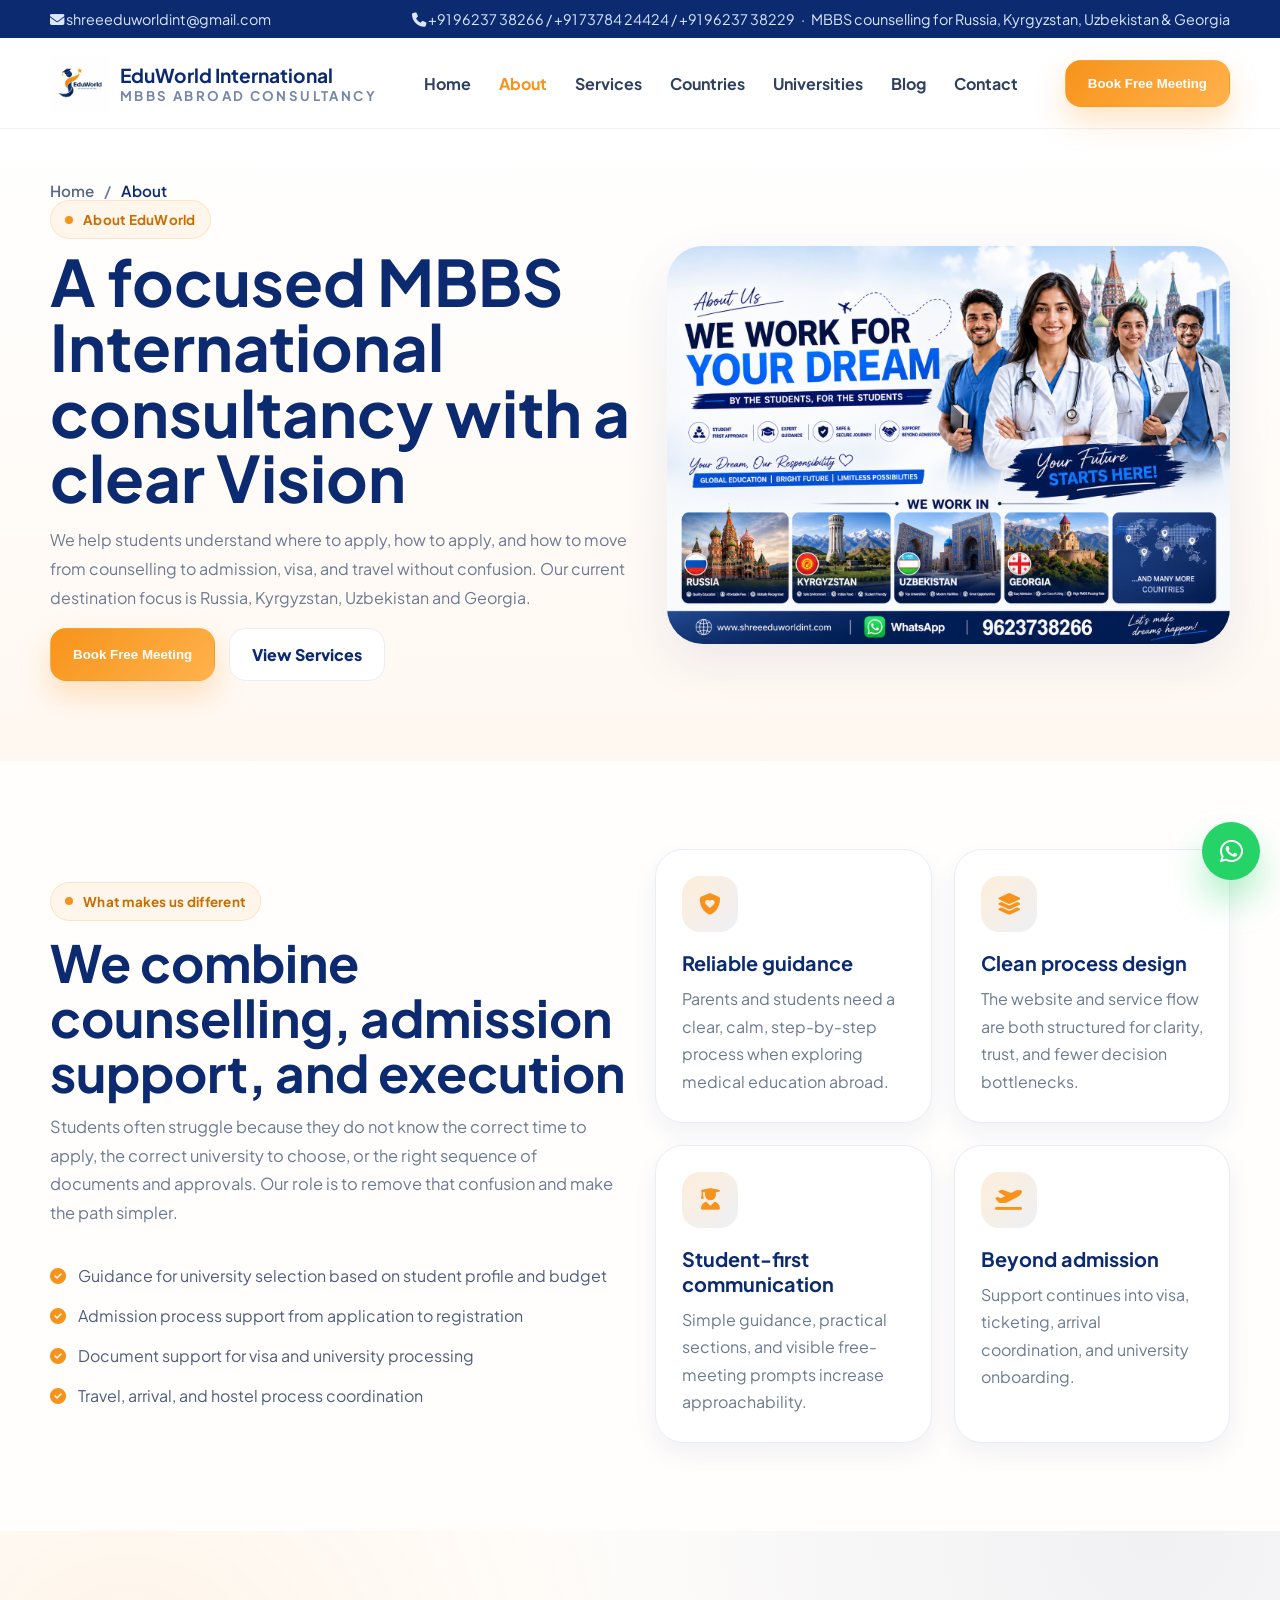
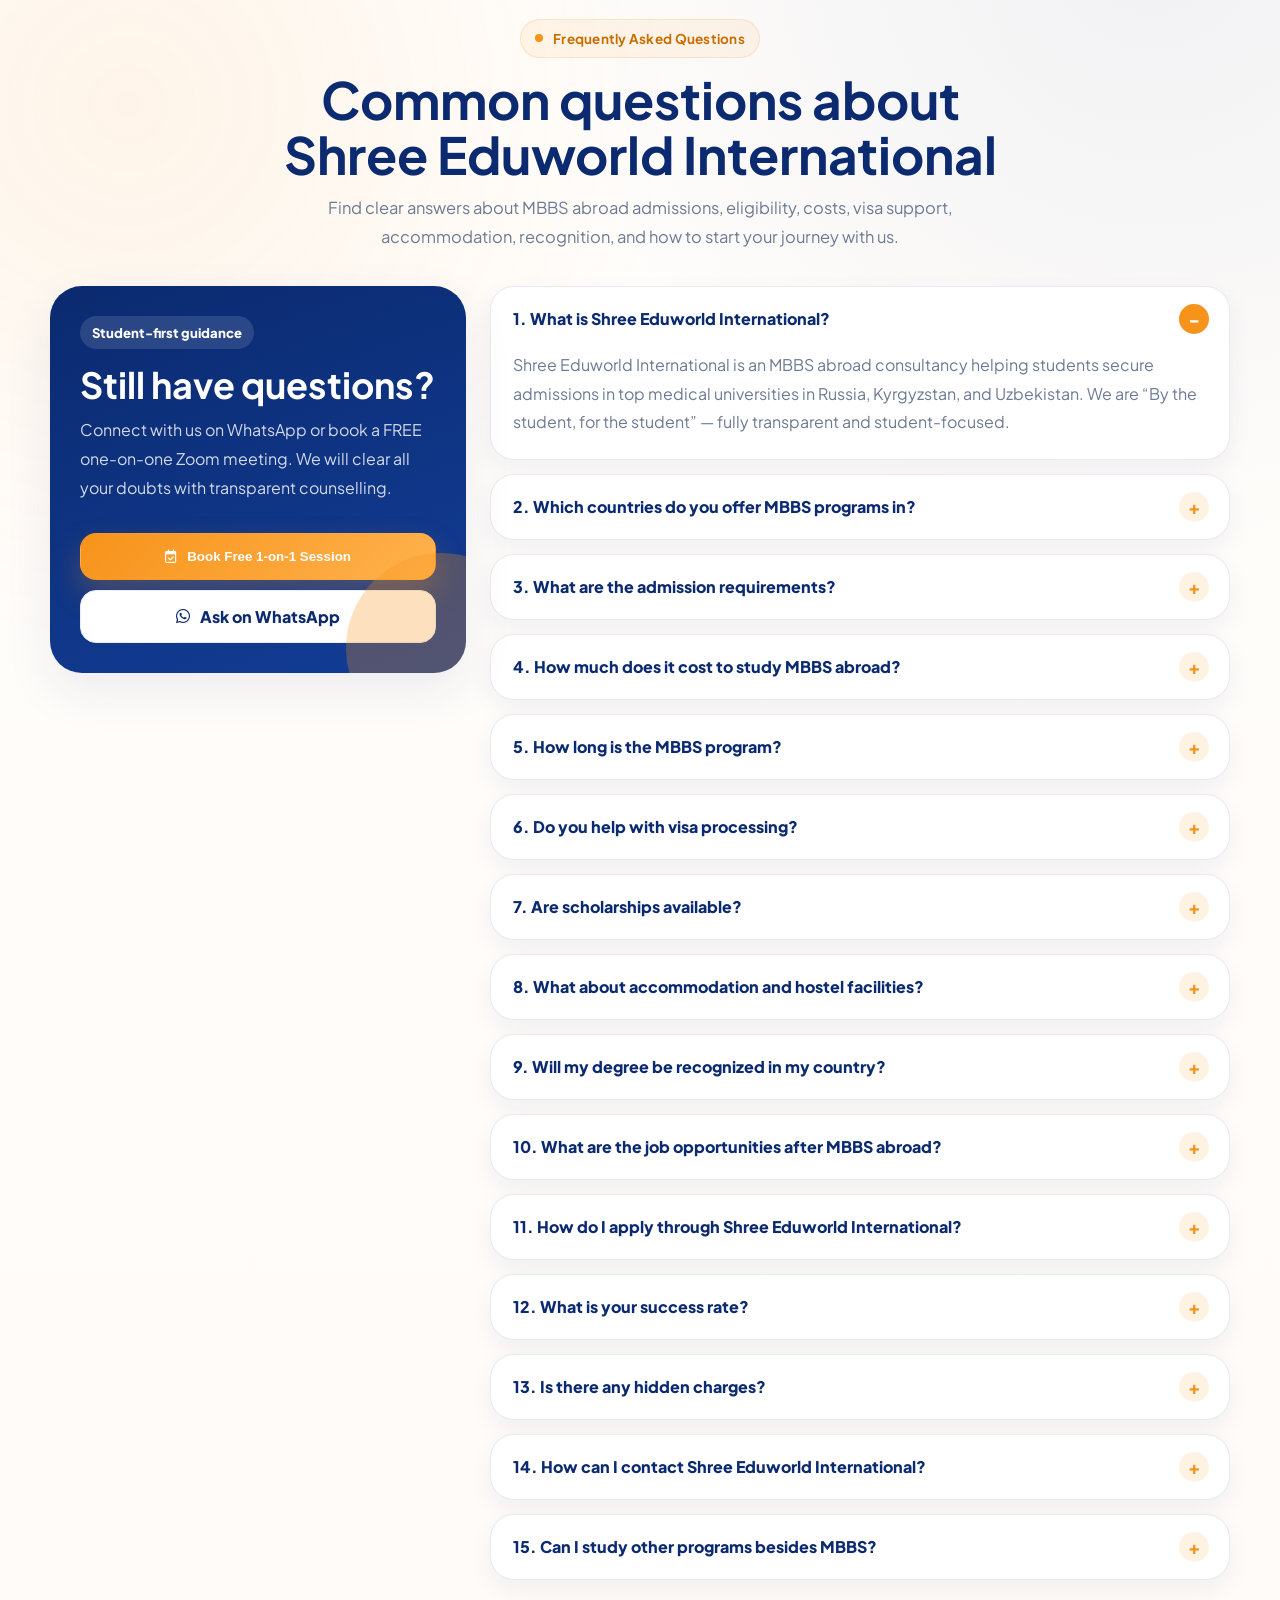
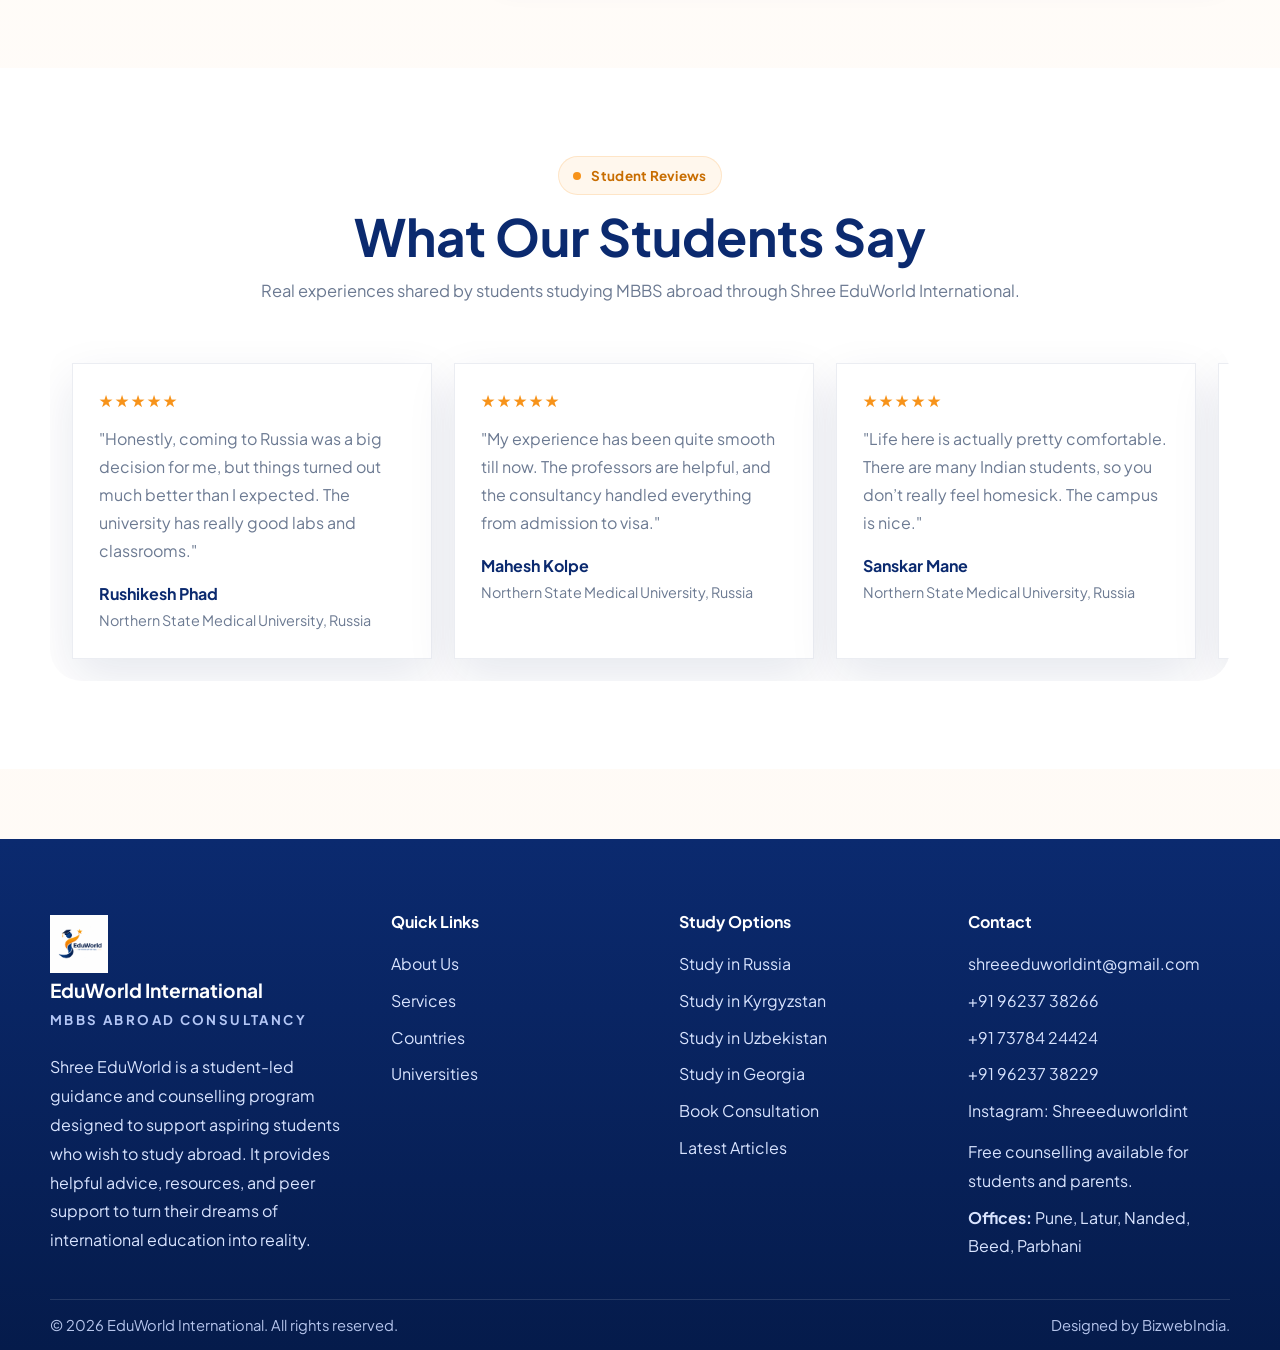
==== commit 9c2b7e9a: "v" ====
--- a/about.html
+++ b/about.html
@@ -17,7 +17,7 @@
 
 <header class="header"><div class="container navbar"><a class="logo" href="index.html"><img src="assets/logo.png" alt="EduWorld International logo"><div class="logo-text"><strong>EduWorld International</strong><span>MBBS Abroad Consultancy</span></div></a><nav class="nav-links"><a href="index.html" class="">Home</a><a href="about.html" class="active">About</a><a href="services.html" class="">Services</a><a href="countries.html" class="">Countries</a><a href="universities.html" class="">Universities</a><a href="blog.html" class="">Blog</a><a href="contact.html" class="">Contact</a></nav><div class="nav-actions"><button class="btn btn-primary" data-open-meeting>Book Free Meeting</button><button class="menu-btn" aria-label="Open menu"><i class="fa-solid fa-bars"></i></button></div></div></header>
 
-<section class="page-hero"><div class="container page-hero-grid"><div><div class="breadcrumb"><a href="index.html">Home</a><span>/</span><span class="current">About</span></div><span class="eyebrow">About EduWorld</span><h1 style="font-size:4rem;">A focused MBBS International consultancy with a clear Vision</h1><p>We help students understand where to apply, how to apply, and how to move from counselling to admission, visa, and travel without confusion. Our current destination focus is Russia, Kyrgyzstan, Uzbekistan and Georgia.</p><div class="hero-actions"><button class="btn btn-primary" data-open-meeting>Book Free Meeting</button><a class="btn btn-outline" href="services.html">View Services</a></div></div><div class="page-hero-image"><img src="https://images.unsplash.com/photo-1503676260728-1c00da094a0b?auto=format&fit=crop&w=1200&q=80" alt="Global education students"></div></div></section>
+<section class="page-hero"><div class="container page-hero-grid"><div><div class="breadcrumb"><a href="index.html">Home</a><span>/</span><span class="current">About</span></div><span class="eyebrow">About EduWorld</span><h1 style="font-size:4rem;">A focused MBBS International consultancy with a clear Vision</h1><p>We help students understand where to apply, how to apply, and how to move from counselling to admission, visa, and travel without confusion. Our current destination focus is Russia, Kyrgyzstan, Uzbekistan and Georgia.</p><div class="hero-actions"><button class="btn btn-primary" data-open-meeting>Book Free Meeting</button><a class="btn btn-outline" href="services.html">View Services</a></div></div><div class="page-hero-image"><img src="assets/about.PNG" alt="Global education students" style="width:100%; height:100%; object-fit:cover;"></div></div></section>
 
 <section class="section"><div class="container split"><div><div class="section-head left"><span class="eyebrow">What makes us different</span><h2>We combine counselling, admission support, and execution</h2><p>Students often struggle because they do not know the correct time to apply, the correct university to choose, or the right sequence of documents and approvals. Our role is to remove that confusion and make the path simpler.</p></div><ul class="check-list"><li><i class="fa-solid fa-circle-check"></i><span>Guidance for university selection based on student profile and budget</span></li><li><i class="fa-solid fa-circle-check"></i><span>Admission process support from application to registration</span></li><li><i class="fa-solid fa-circle-check"></i><span>Document support for visa and university processing</span></li><li><i class="fa-solid fa-circle-check"></i><span>Travel, arrival, and hostel process coordination</span></li></ul></div><div class="grid grid-2"><div class="feature-card"><div class="icon"><i class="fa-solid fa-shield-heart"></i></div><h3>Reliable guidance</h3><p>Parents and students need a clear, calm, step-by-step process when exploring medical education abroad.</p></div><div class="feature-card"><div class="icon"><i class="fa-solid fa-layer-group"></i></div><h3>Clean process design</h3><p>The website and service flow are both structured for clarity, trust, and fewer decision bottlenecks.</p></div><div class="feature-card"><div class="icon"><i class="fa-solid fa-user-graduate"></i></div><h3>Student-first communication</h3><p>Simple guidance, practical sections, and visible free-meeting prompts increase approachability.</p></div><div class="feature-card"><div class="icon"><i class="fa-solid fa-plane-departure"></i></div><h3>Beyond admission</h3><p>Support continues into visa, ticketing, arrival coordination, and university onboarding.</p></div></div></div></section>
 
